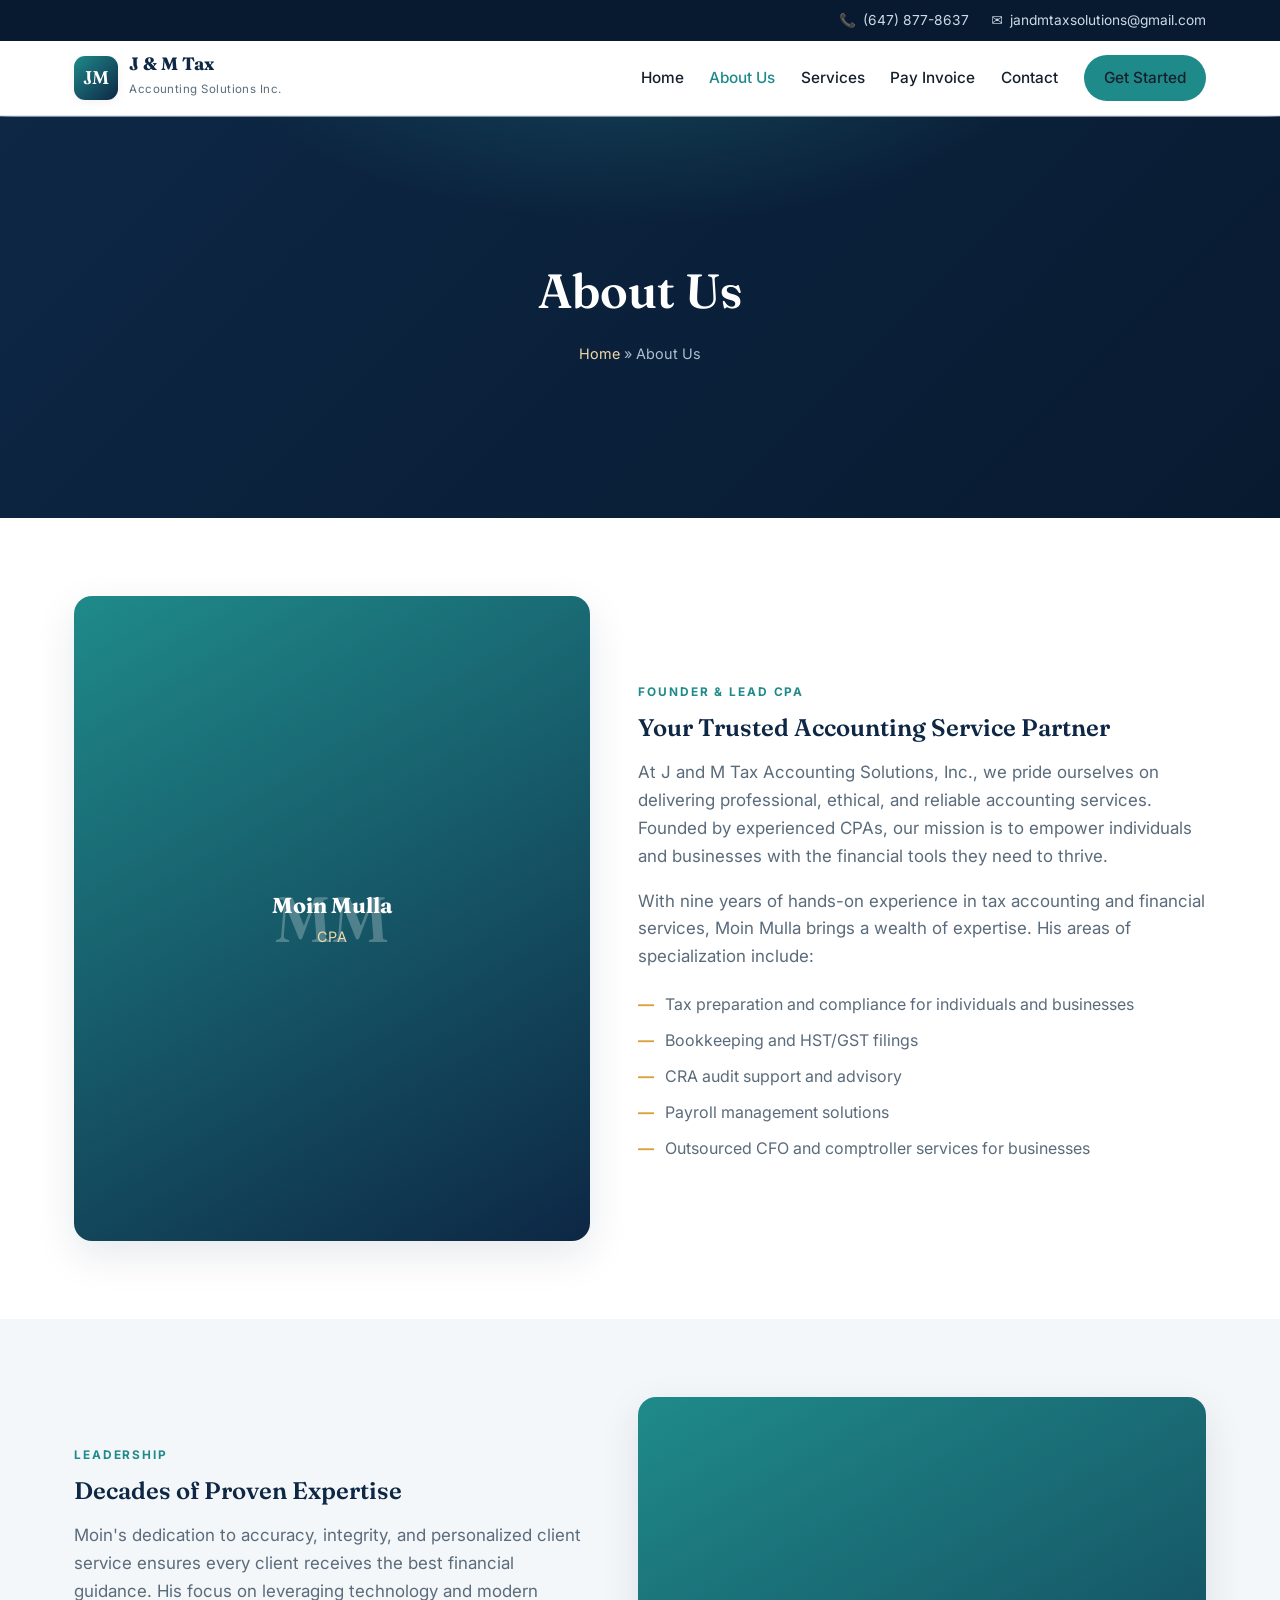
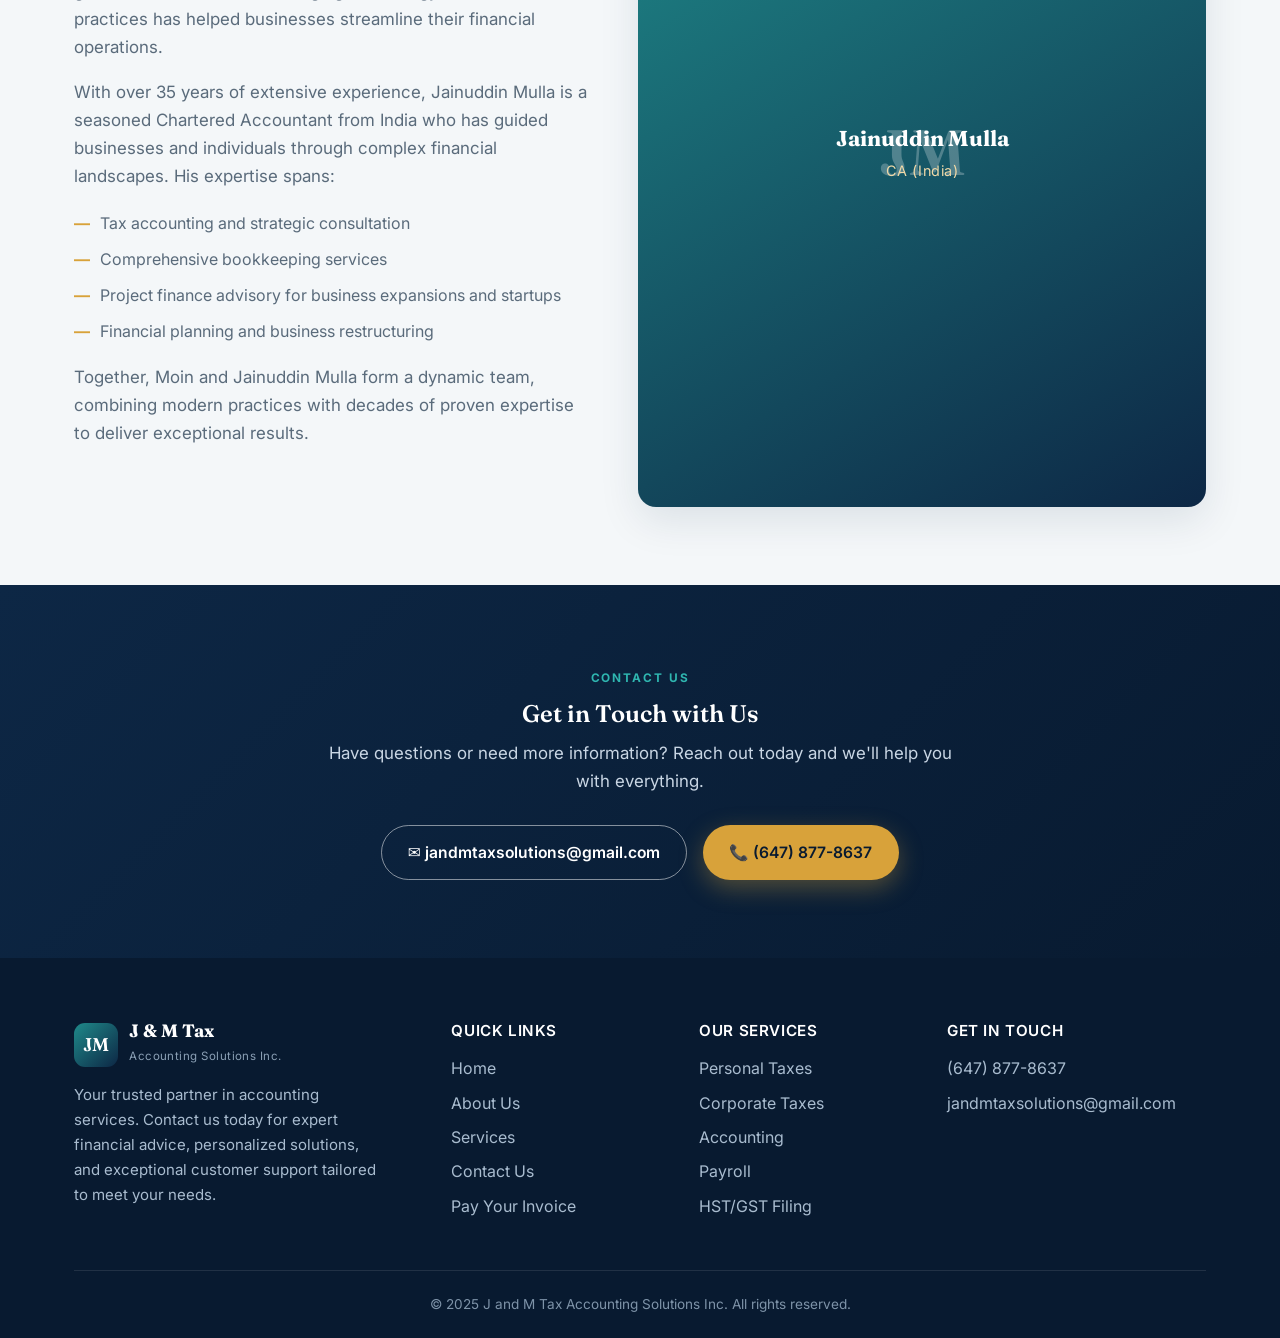
==== about.html @ b03fa70c "Website Initial site uplaod" ====
<!DOCTYPE html>
<html lang="en">
<head>
<meta charset="UTF-8">
<meta name="viewport" content="width=device-width, initial-scale=1.0">
<title>About Us — J &amp; M Tax Accounting Solutions Inc.</title>
<meta name="description" content="Meet the team behind J and M Tax Accounting Solutions Inc. — CPA Moin Mulla and Chartered Accountant Jainuddin Mulla.">
<link rel="preconnect" href="https://fonts.googleapis.com">
<link rel="preconnect" href="https://fonts.gstatic.com" crossorigin>
<link href="https://fonts.googleapis.com/css2?family=Fraunces:opsz,wght@9..144,400;9..144,500;9..144,600&family=Inter:wght@400;500;600;700&display=swap" rel="stylesheet">
<link rel="stylesheet" href="styles.css">
</head>
<body>

<div class="topbar">
  <div class="wrap">
    <span>📞 <a href="tel:6478778637">(647) 877-8637</a></span>
    <span>✉ <a href="mailto:jandmtaxsolutions@gmail.com">jandmtaxsolutions@gmail.com</a></span>
  </div>
</div>

<header class="site-header">
  <div class="wrap">
    <a class="brand" href="index.html">
      <span class="brand-mark">JM</span>
      <span class="brand-text"><b>J &amp; M Tax</b><small>Accounting Solutions Inc.</small></span>
    </a>
    <button class="nav-toggle" aria-label="Toggle menu"><span></span><span></span><span></span></button>
    <nav class="nav">
      <a href="index.html">Home</a>
      <a href="about.html" class="active">About Us</a>
      <a href="services.html">Services</a>
      <a href="https://checkout.square.site/merchant/ML4SY3K9EQEHS/checkout/F6PCFTG7DTSFB4SIV47LZ5GZ?src=sheet" target="_blank" rel="noopener">Pay Invoice</a>
      <a href="contact.html">Contact</a>
      <a href="contact.html" class="btn btn-teal">Get Started</a>
    </nav>
  </div>
</header>

<section class="banner">
  <div class="wrap">
    <h1>About Us</h1>
    <p class="crumb"><a href="index.html">Home</a> » About Us</p>
  </div>
</section>

<!-- Moin -->
<section>
  <div class="wrap">
    <div class="split">
      <div class="portrait">
        <span class="mono">MM</span>
        <span class="name"><b>Moin Mulla</b><span>CPA</span></span>
      </div>
      <div>
        <span class="eyebrow">Founder &amp; Lead CPA</span>
        <h2>Your Trusted Accounting Service Partner</h2>
        <p class="lead">At J and M Tax Accounting Solutions, Inc., we pride ourselves on delivering professional, ethical, and reliable accounting services. Founded by experienced CPAs, our mission is to empower individuals and businesses with the financial tools they need to thrive.</p>
        <p class="lead">With nine years of hands-on experience in tax accounting and financial services, Moin Mulla brings a wealth of expertise. His areas of specialization include:</p>
        <ul class="checklist">
          <li>Tax preparation and compliance for individuals and businesses</li>
          <li>Bookkeeping and HST/GST filings</li>
          <li>CRA audit support and advisory</li>
          <li>Payroll management solutions</li>
          <li>Outsourced CFO and comptroller services for businesses</li>
        </ul>
      </div>
    </div>
  </div>
</section>

<!-- Leadership / Jainuddin -->
<section class="tint">
  <div class="wrap">
    <div class="split">
      <div>
        <span class="eyebrow">Leadership</span>
        <h2>Decades of Proven Expertise</h2>
        <p class="lead">Moin's dedication to accuracy, integrity, and personalized client service ensures every client receives the best financial guidance. His focus on leveraging technology and modern practices has helped businesses streamline their financial operations.</p>
        <p class="lead">With over 35 years of extensive experience, Jainuddin Mulla is a seasoned Chartered Accountant from India who has guided businesses and individuals through complex financial landscapes. His expertise spans:</p>
        <ul class="checklist">
          <li>Tax accounting and strategic consultation</li>
          <li>Comprehensive bookkeeping services</li>
          <li>Project finance advisory for business expansions and startups</li>
          <li>Financial planning and business restructuring</li>
        </ul>
        <p class="lead" style="margin-top:1.2rem">Together, Moin and Jainuddin Mulla form a dynamic team, combining modern practices with decades of proven expertise to deliver exceptional results.</p>
      </div>
      <div class="portrait">
        <span class="mono">JM</span>
        <span class="name"><b>Jainuddin Mulla</b><span>CA (India)</span></span>
      </div>
    </div>
  </div>
</section>

<!-- Contact teaser -->
<section class="dark">
  <div class="wrap" style="text-align:center;max-width:680px">
    <span class="eyebrow" style="color:var(--teal-bright)">Contact Us</span>
    <h2>Get in Touch with Us</h2>
    <p class="lead" style="color:#c9d6e4;margin:0 auto 1.8rem">Have questions or need more information? Reach out today and we'll help you with everything.</p>
    <div style="display:flex;gap:1rem;justify-content:center;flex-wrap:wrap">
      <a href="mailto:jandmtaxsolutions@gmail.com" class="btn btn-ghost">✉ jandmtaxsolutions@gmail.com</a>
      <a href="tel:6478778637" class="btn btn-primary">📞 (647) 877-8637</a>
    </div>
  </div>
</section>

<footer class="site-footer">
  <div class="wrap">
    <div class="foot-grid">
      <div class="foot-brand">
        <a class="brand" href="index.html" style="margin-bottom:1rem">
          <span class="brand-mark">JM</span>
          <span class="brand-text"><b>J &amp; M Tax</b><small>Accounting Solutions Inc.</small></span>
        </a>
        <p>Your trusted partner in accounting services. Contact us today for expert financial advice, personalized solutions, and exceptional customer support tailored to meet your needs.</p>
      </div>
      <div>
        <h4>Quick Links</h4>
        <ul>
          <li><a href="index.html">Home</a></li>
          <li><a href="about.html">About Us</a></li>
          <li><a href="services.html">Services</a></li>
          <li><a href="contact.html">Contact Us</a></li>
          <li><a href="https://checkout.square.site/merchant/ML4SY3K9EQEHS/checkout/F6PCFTG7DTSFB4SIV47LZ5GZ?src=sheet" target="_blank" rel="noopener">Pay Your Invoice</a></li>
        </ul>
      </div>
      <div>
        <h4>Our Services</h4>
        <ul>
          <li><a href="services.html">Personal Taxes</a></li>
          <li><a href="services.html">Corporate Taxes</a></li>
          <li><a href="services.html">Accounting</a></li>
          <li><a href="services.html">Payroll</a></li>
          <li><a href="services.html">HST/GST Filing</a></li>
        </ul>
      </div>
      <div>
        <h4>Get In Touch</h4>
        <ul>
          <li><a href="tel:6478778637">(647) 877-8637</a></li>
          <li><a href="mailto:jandmtaxsolutions@gmail.com">jandmtaxsolutions@gmail.com</a></li>
        </ul>
      </div>
    </div>
    <div class="foot-bottom">© 2025 J and M Tax Accounting Solutions Inc. All rights reserved.</div>
  </div>
</footer>

<script src="script.js"></script>
</body>
</html>
---- styles.css ----
/* ============================================================
   J & M Tax Accounting Solutions Inc. — standalone site backup
   Self-contained: no external assets, fonts loaded from Google.
   ============================================================ */

:root {
  --navy:        #0d2745;
  --navy-deep:   #081a30;
  --teal:        #1f8a8a;
  --teal-bright: #2fb6b0;
  --gold:        #d8a23a;
  --gold-soft:   #f0d9a8;
  --ink:         #16202c;
  --slate:       #5a6b7b;
  --mist:        #f4f7f9;
  --line:        #e2e8ee;
  --white:       #ffffff;
  --maxw: 1180px;
  --radius: 14px;
  --shadow-sm: 0 2px 10px rgba(13,39,69,.06);
  --shadow-md: 0 14px 40px rgba(13,39,69,.10);
}

* { box-sizing: border-box; }

html { scroll-behavior: smooth; }

body {
  margin: 0;
  font-family: "Inter", system-ui, -apple-system, "Segoe UI", sans-serif;
  color: var(--ink);
  background: var(--white);
  line-height: 1.65;
  -webkit-font-smoothing: antialiased;
}

h1, h2, h3, h4 {
  font-family: "Fraunces", Georgia, "Times New Roman", serif;
  color: var(--navy);
  line-height: 1.12;
  margin: 0 0 .5em;
  font-weight: 600;
}

a { color: var(--teal); text-decoration: none; }
a:hover { text-decoration: underline; }

img { max-width: 100%; display: block; }

.wrap { width: 100%; max-width: var(--maxw); margin: 0 auto; padding: 0 24px; }

.eyebrow {
  font-family: "Inter", sans-serif;
  font-weight: 700;
  letter-spacing: .16em;
  text-transform: uppercase;
  font-size: .74rem;
  color: var(--teal);
  margin-bottom: .8rem;
  display: inline-block;
}

.lead { color: var(--slate); font-size: 1.06rem; max-width: 60ch; }

/* ---------- Buttons ---------- */
.btn {
  display: inline-flex;
  align-items: center;
  gap: .5rem;
  font-weight: 600;
  font-size: .98rem;
  padding: .85rem 1.6rem;
  border-radius: 999px;
  border: 1.5px solid transparent;
  cursor: pointer;
  transition: transform .15s ease, box-shadow .15s ease, background .2s;
  text-decoration: none;
}
.btn:hover { text-decoration: none; transform: translateY(-2px); }
.btn-primary { background: var(--gold); color: var(--navy-deep); box-shadow: 0 8px 24px rgba(216,162,58,.35); }
.btn-primary:hover { background: #e6b04b; }
.btn-ghost { background: transparent; color: var(--white); border-color: rgba(255,255,255,.5); }
.btn-ghost:hover { background: rgba(255,255,255,.12); }
.btn-teal { background: var(--teal); color: var(--white); }
.btn-teal:hover { background: var(--teal-bright); }

/* ---------- Top bar ---------- */
.topbar {
  background: var(--navy-deep);
  color: #cdd9e6;
  font-size: .86rem;
}
.topbar .wrap { display: flex; flex-wrap: wrap; gap: 1.4rem; justify-content: flex-end; padding-top: 9px; padding-bottom: 9px; }
.topbar a { color: #cdd9e6; }
.topbar a:hover { color: var(--gold-soft); }
.topbar span { display: inline-flex; align-items: center; gap: .45rem; }

/* ---------- Header / nav ---------- */
.site-header {
  position: sticky; top: 0; z-index: 50;
  background: rgba(255,255,255,.96);
  backdrop-filter: blur(8px);
  border-bottom: 1px solid var(--line);
}
.site-header .wrap { display: flex; align-items: center; justify-content: space-between; padding-top: 14px; padding-bottom: 14px; }

.brand { display: flex; align-items: center; gap: .7rem; }
.brand:hover { text-decoration: none; }
.brand-mark {
  width: 44px; height: 44px; border-radius: 11px; flex: none;
  background: linear-gradient(135deg, var(--teal), var(--navy));
  display: grid; place-items: center;
  color: #fff; font-family: "Fraunces", serif; font-weight: 600; font-size: 1.15rem;
  box-shadow: var(--shadow-sm);
}
.brand-text b { font-family: "Fraunces", serif; color: var(--navy); font-size: 1.12rem; display: block; line-height: 1.05; }
.brand-text small { color: var(--slate); font-size: .72rem; letter-spacing: .04em; }

.nav { display: flex; align-items: center; gap: 1.6rem; }
.nav a { color: var(--ink); font-weight: 500; font-size: .96rem; }
.nav a:hover { color: var(--teal); text-decoration: none; }
.nav a.active { color: var(--teal); }
.nav .btn { padding: .6rem 1.2rem; }

.nav-toggle { display: none; background: none; border: 0; cursor: pointer; padding: 6px; }
.nav-toggle span { display: block; width: 24px; height: 2px; background: var(--navy); margin: 5px 0; transition: .25s; }

/* ---------- Hero ---------- */
.hero {
  position: relative;
  color: #fff;
  background:
    radial-gradient(900px 500px at 80% -10%, rgba(47,182,176,.30), transparent 60%),
    linear-gradient(135deg, var(--navy) 0%, var(--navy-deep) 100%);
  overflow: hidden;
}
.hero::after {
  content: ""; position: absolute; inset: 0;
  background-image:
    linear-gradient(rgba(255,255,255,.04) 1px, transparent 1px),
    linear-gradient(90deg, rgba(255,255,255,.04) 1px, transparent 1px);
  background-size: 46px 46px;
  mask-image: radial-gradient(700px 400px at 75% 30%, #000, transparent 75%);
  pointer-events: none;
}
.hero .wrap { position: relative; z-index: 2; padding-top: 86px; padding-bottom: 92px; }
.hero h1 { color: #fff; font-size: clamp(2.2rem, 5vw, 3.5rem); max-width: 16ch; }
.hero h1 .accent { color: var(--gold); }
.hero p { color: #c9d6e4; font-size: 1.12rem; max-width: 56ch; margin: 1.2rem 0 1.6rem; }
.hero-points { list-style: none; padding: 0; margin: 0 0 2rem; display: grid; gap: .55rem; }
.hero-points li { display: flex; align-items: flex-start; gap: .6rem; color: #dbe6f1; }
.hero-points li::before {
  content: "✓"; color: var(--navy-deep); background: var(--teal-bright);
  width: 22px; height: 22px; border-radius: 50%; flex: none;
  display: grid; place-items: center; font-size: .8rem; font-weight: 700; margin-top: 2px;
}
.hero-cta { display: flex; flex-wrap: wrap; gap: .8rem; }

/* ---------- Page banner (interior pages) ---------- */
.banner {
  color: #fff; text-align: center;
  background:
    radial-gradient(700px 350px at 50% -30%, rgba(47,182,176,.28), transparent 65%),
    linear-gradient(135deg, var(--navy), var(--navy-deep));
}
.banner .wrap { padding: 70px 24px 60px; }
.banner h1 { color: #fff; font-size: clamp(2rem, 4.5vw, 3rem); }
.crumb { color: #aebfce; font-size: .9rem; }
.crumb a { color: var(--gold-soft); }

/* ---------- Sections ---------- */
section { padding: 78px 0; }
.section-head { text-align: center; max-width: 680px; margin: 0 auto 3rem; }
.section-head .lead { margin: 0 auto; }
.tint { background: var(--mist); }
.dark {
  background: linear-gradient(135deg, var(--navy), var(--navy-deep));
  color: #d7e2ee;
}
.dark h2, .dark h3 { color: #fff; }

/* ---------- Feature trio ---------- */
.trio { display: grid; grid-template-columns: repeat(3, 1fr); gap: 1.5rem; }
.feature {
  background: #fff; border: 1px solid var(--line); border-radius: var(--radius);
  padding: 2rem 1.7rem; box-shadow: var(--shadow-sm); transition: .2s;
}
.feature:hover { transform: translateY(-4px); box-shadow: var(--shadow-md); }
.feature .ic { margin-bottom: 1rem; }
.feature h3 { font-size: 1.22rem; }
.feature p { color: var(--slate); margin: 0; font-size: .98rem; }

/* round icon badge */
.ic {
  width: 52px; height: 52px; border-radius: 14px;
  display: grid; place-items: center;
  background: linear-gradient(135deg, rgba(31,138,138,.14), rgba(13,39,69,.10));
  color: var(--teal); 
}
.ic svg { width: 26px; height: 26px; }

/* ---------- About split ---------- */
.split { display: grid; grid-template-columns: 1fr 1.1fr; gap: 3rem; align-items: center; }
.portrait {
  border-radius: 18px; aspect-ratio: 4/5; position: relative; overflow: hidden;
  background: linear-gradient(150deg, var(--teal), var(--navy));
  box-shadow: var(--shadow-md);
  display: grid; place-items: center; color: #fff; text-align: center; padding: 2rem;
}
.portrait .mono {
  font-family: "Fraunces", serif; font-size: 4rem; font-weight: 600;
  opacity: .25; position: absolute; inset: 0; display: grid; place-items: center;
}
.portrait .name { position: relative; z-index: 2; }
.portrait .name b { font-family: "Fraunces", serif; font-size: 1.35rem; display: block; }
.portrait .name span { font-size: .9rem; color: var(--gold-soft); letter-spacing: .04em; }
.checklist { list-style: none; padding: 0; margin: 1.2rem 0 0; display: grid; gap: .6rem; }
.checklist li { display: flex; gap: .65rem; color: var(--slate); }
.checklist li::before { content: "—"; color: var(--gold); font-weight: 700; }

/* ---------- Services grid ---------- */
.svc-grid { display: grid; grid-template-columns: repeat(3, 1fr); gap: 1.4rem; }
.svc {
  background: #fff; border: 1px solid var(--line); border-radius: var(--radius);
  padding: 1.8rem 1.6rem; box-shadow: var(--shadow-sm); transition: .2s;
}
.svc:hover { transform: translateY(-4px); box-shadow: var(--shadow-md); border-color: rgba(31,138,138,.4); }
.svc h3 { font-size: 1.16rem; margin-bottom: .4rem; }
.svc p { color: var(--slate); font-size: .96rem; margin: 0; }

/* ---------- Why choose / stats strip ---------- */
.why { display: grid; grid-template-columns: repeat(3,1fr); gap: 1.5rem; margin-top: 2.4rem; }
.why .card {
  background: rgba(255,255,255,.06); border: 1px solid rgba(255,255,255,.12);
  border-radius: var(--radius); padding: 1.8rem 1.6rem;
}
.why .card .ic { background: rgba(47,182,176,.18); color: var(--teal-bright); margin-bottom: .9rem; }
.why .card h3 { font-size: 1.1rem; color: #fff; margin: 0; }

/* ---------- CTA band ---------- */
.cta-band { background: linear-gradient(120deg, var(--teal), var(--navy)); color: #fff; }
.cta-band .wrap { padding: 64px 24px; text-align: center; }
.cta-band h2 { color: #fff; font-size: clamp(1.6rem, 3.5vw, 2.4rem); }
.cta-band p { color: #d9ecec; max-width: 60ch; margin: .6rem auto 1.6rem; }

/* ---------- Packages ---------- */
.pkgs { display: grid; grid-template-columns: repeat(4,1fr); gap: 1.3rem; align-items: stretch; }
.pkg {
  background: #fff; border: 1px solid var(--line); border-radius: var(--radius);
  padding: 1.8rem 1.5rem; display: flex; flex-direction: column; box-shadow: var(--shadow-sm);
}
.pkg.feat { border: 2px solid var(--gold); box-shadow: var(--shadow-md); position: relative; }
.pkg.feat::before {
  content: "Popular"; position: absolute; top: -12px; right: 18px;
  background: var(--gold); color: var(--navy-deep); font-size: .72rem; font-weight: 700;
  padding: .25rem .7rem; border-radius: 999px; letter-spacing: .05em;
}
.pkg h3 { font-size: 1.12rem; }
.pkg .price { font-family: "Fraunces", serif; font-size: 1.9rem; color: var(--teal); margin: .2rem 0 1rem; }
.pkg .price small { font-size: .9rem; color: var(--slate); font-family: "Inter",sans-serif; }
.pkg ul { list-style: none; padding: 0; margin: 0 0 1.4rem; display: grid; gap: .5rem; flex: 1; }
.pkg ul li { color: var(--slate); font-size: .92rem; display: flex; gap: .5rem; }
.pkg ul li::before { content: "•"; color: var(--gold); }

/* ---------- Testimonials ---------- */
.quotes { display: grid; grid-template-columns: repeat(2,1fr); gap: 1.5rem; }
.quote {
  background: #fff; border: 1px solid var(--line); border-radius: var(--radius);
  padding: 1.9rem; box-shadow: var(--shadow-sm); position: relative;
}
.quote::before {
  content: "“"; font-family: "Fraunces", serif; font-size: 4rem; color: var(--gold-soft);
  position: absolute; top: 0; left: 16px; line-height: 1;
}
.quote p { color: var(--ink); margin: 1rem 0 1.2rem; position: relative; z-index: 1; }
.quote .who { display: flex; align-items: center; gap: .8rem; }
.avatar {
  width: 44px; height: 44px; border-radius: 50%; flex: none;
  background: linear-gradient(135deg, var(--teal), var(--navy)); color: #fff;
  display: grid; place-items: center; font-weight: 700; font-family: "Fraunces", serif;
}
.who b { color: var(--navy); display: block; font-size: .96rem; }
.who span { color: var(--slate); font-size: .85rem; }

/* ---------- Blog cards ---------- */
.blog-grid { display: grid; grid-template-columns: repeat(3,1fr); gap: 1.5rem; }
.post { background:#fff; border:1px solid var(--line); border-radius: var(--radius); overflow:hidden; box-shadow: var(--shadow-sm); transition:.2s; }
.post:hover { transform: translateY(-4px); box-shadow: var(--shadow-md); }
.post .thumb { height: 150px; background: linear-gradient(135deg, var(--teal), var(--navy)); position: relative; }
.post .thumb .date { position:absolute; bottom:10px; left:10px; background:var(--gold); color:var(--navy-deep); font-size:.74rem; font-weight:700; padding:.25rem .6rem; border-radius:6px; }
.post .body { padding: 1.4rem; }
.post h3 { font-size: 1.1rem; }
.post p { color: var(--slate); font-size: .94rem; }

/* ---------- Industries / resources ---------- */
.two-col { display:grid; grid-template-columns: repeat(2,1fr); gap: 2.4rem; }
.list-card { background:#fff; border:1px solid var(--line); border-radius: var(--radius); padding: 2rem; box-shadow: var(--shadow-sm); }
.list-card ul { padding-left: 1.1rem; margin:.6rem 0 0; color: var(--slate); }
.list-card ul li { margin-bottom:.4rem; }

/* ---------- Contact ---------- */
.contact-grid { display:grid; grid-template-columns: 1.1fr 1fr; gap: 2.5rem; }
.field { margin-bottom: 1rem; }
.field label { display:block; font-size:.88rem; font-weight:600; color: var(--navy); margin-bottom:.35rem; }
.field input, .field select, .field textarea {
  width:100%; padding:.8rem .9rem; border:1px solid var(--line); border-radius:10px;
  font: inherit; color: var(--ink); background:#fff; transition: border .2s, box-shadow .2s;
}
.field input:focus, .field select:focus, .field textarea:focus {
  outline:none; border-color: var(--teal); box-shadow: 0 0 0 3px rgba(31,138,138,.15);
}
.field textarea { min-height: 120px; resize: vertical; }
.row2 { display:grid; grid-template-columns: 1fr 1fr; gap: 1rem; }
.contact-card { background: var(--navy); color:#d7e2ee; border-radius: var(--radius); padding: 2rem; }
.contact-card h3 { color:#fff; }
.contact-card .line { display:flex; gap:.8rem; align-items:flex-start; margin-bottom:1.1rem; }
.contact-card .line .ic { background: rgba(47,182,176,.2); color: var(--teal-bright); flex:none; }
.contact-card a { color: var(--gold-soft); }
.form-note { font-size:.82rem; color: var(--slate); margin-top:.6rem; }

/* ---------- Footer ---------- */
.site-footer { background: var(--navy-deep); color:#a9bccf; padding-top:64px; }
.foot-grid { display:grid; grid-template-columns: 1.6fr 1fr 1fr 1.2fr; gap: 2rem; }
.site-footer h4 { color:#fff; font-family:"Inter",sans-serif; font-size:.95rem; letter-spacing:.04em; text-transform:uppercase; margin-bottom:1rem; }
.site-footer ul { list-style:none; padding:0; margin:0; display:grid; gap:.5rem; }
.site-footer a { color:#a9bccf; }
.site-footer a:hover { color:#fff; }
.foot-brand p { font-size:.94rem; max-width:34ch; }
.foot-bottom { border-top:1px solid rgba(255,255,255,.1); margin-top:3rem; padding:22px 0; font-size:.85rem; text-align:center; color:#7e93a8; }
.foot-brand .brand-mark { box-shadow:none; }
.foot-brand .brand-text b { color:#fff; }
.foot-brand .brand-text small { color:#8ba0b5; }

/* ---------- Responsive ---------- */
@media (max-width: 920px) {
  .nav { 
    position: fixed; inset: 64px 0 auto 0; flex-direction: column; align-items: stretch;
    background:#fff; border-bottom:1px solid var(--line); padding: 1rem 24px 1.4rem; gap: .2rem;
    box-shadow: var(--shadow-md); display: none;
  }
  .nav.open { display: flex; }
  .nav a { padding:.7rem 0; border-bottom:1px solid var(--line); }
  .nav .btn { margin-top:.6rem; justify-content:center; }
  .nav-toggle { display:block; }
  .trio, .svc-grid, .why, .pkgs, .quotes, .blog-grid, .two-col, .contact-grid, .split { grid-template-columns: 1fr; }
  .split { gap: 2rem; }
}
@media (max-width: 1024px) and (min-width: 921px) {
  .pkgs { grid-template-columns: repeat(2,1fr); }
  .svc-grid, .blog-grid { grid-template-columns: repeat(2,1fr); }
}
@media (max-width: 560px) {
  .topbar .wrap { justify-content: center; }
  .row2 { grid-template-columns: 1fr; }
  section { padding: 56px 0; }
}
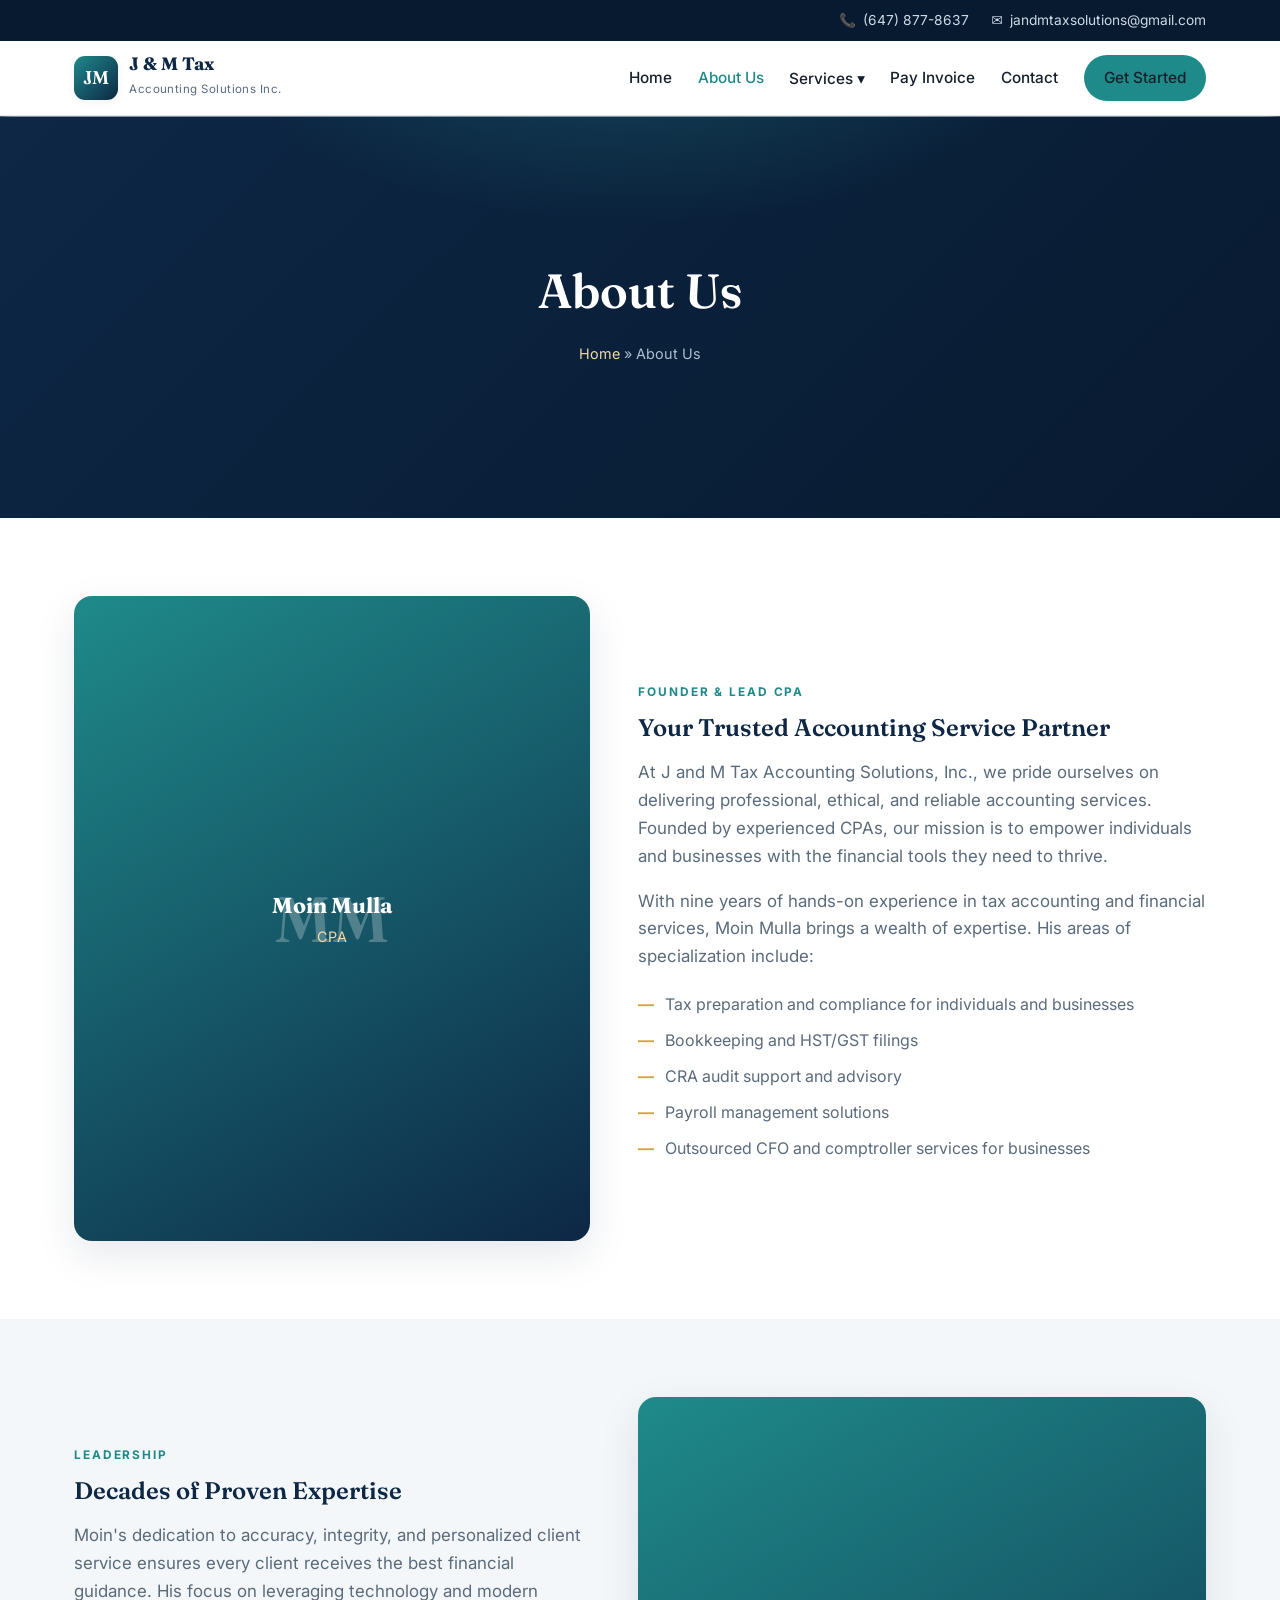
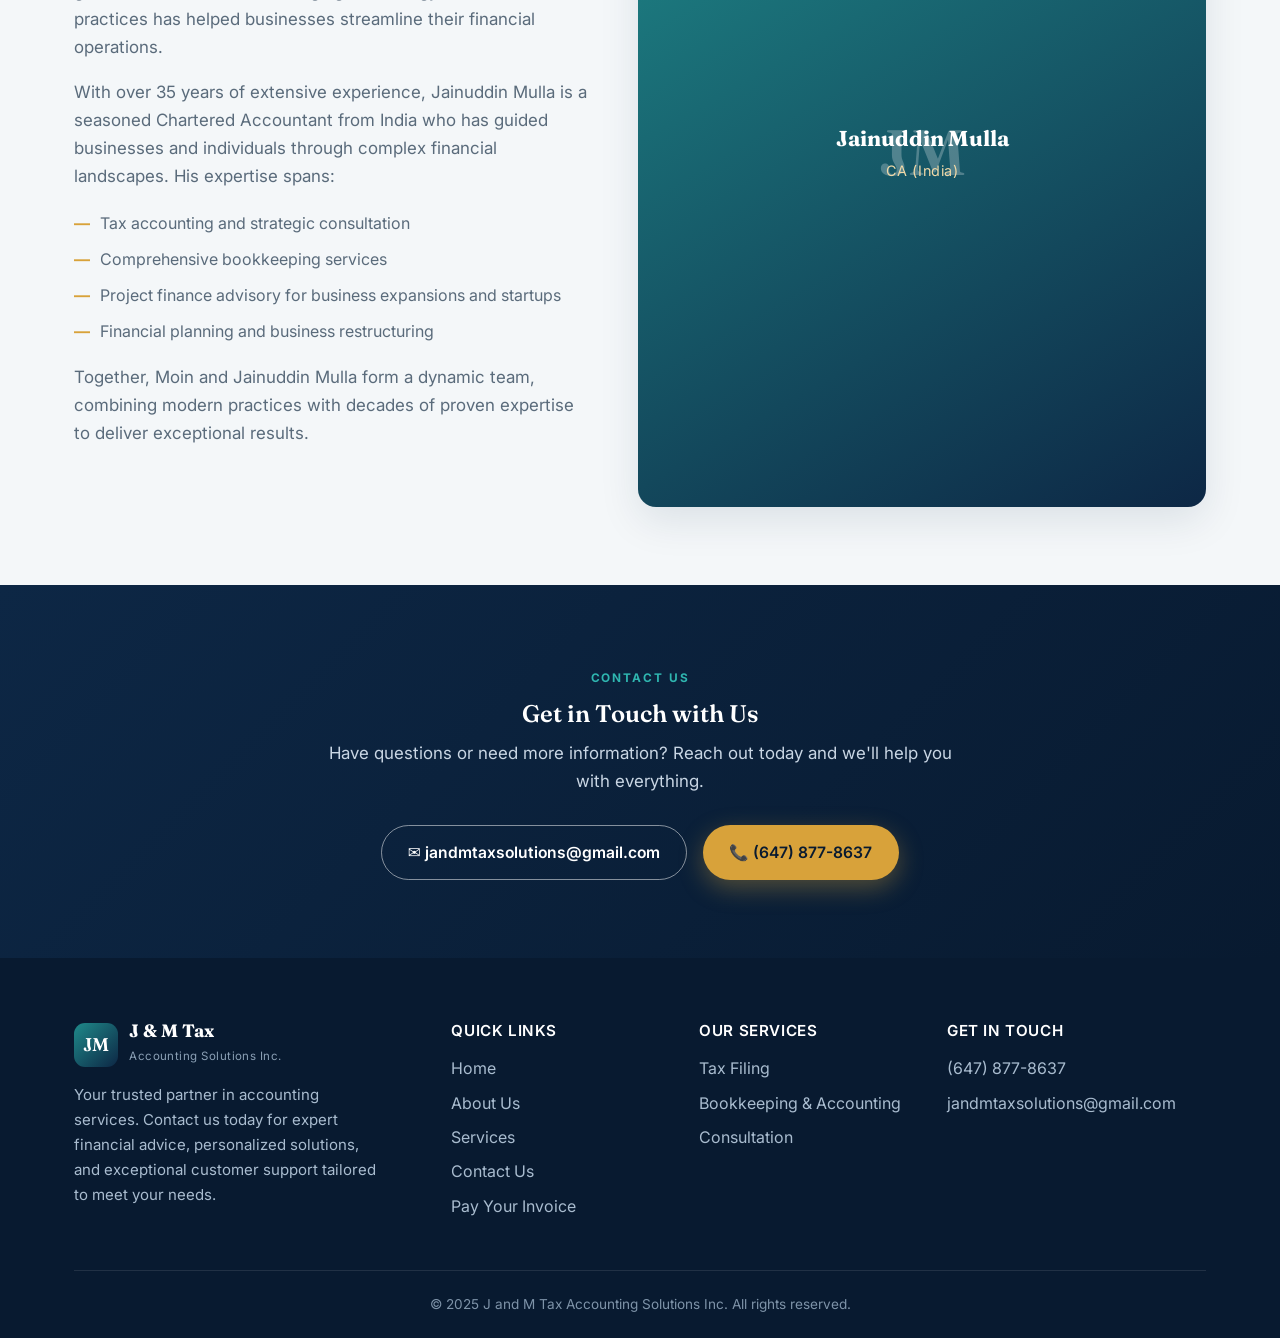
==== commit c556b3ae: "Updated" ====
--- a/about.html
+++ b/about.html
@@ -29,7 +29,15 @@
     <nav class="nav">
       <a href="index.html">Home</a>
       <a href="about.html" class="active">About Us</a>
-      <a href="services.html">Services</a>
+      <span class="has-drop">
+        <a href="services.html" class="drop-toggle">Services ▾</a>
+        <span class="drop-menu">
+          <a href="services.html">All Services<small>Overview of everything</small></a>
+          <a href="tax.html">Tax Filing<small>Personal &amp; corporate</small></a>
+          <a href="bookkeeping.html">Bookkeeping &amp; Accounting<small>Silver, Gold, Platinum</small></a>
+          <a href="consultation.html">Consultation<small>Talk to an expert</small></a>
+        </span>
+      </span>
       <a href="https://checkout.square.site/merchant/ML4SY3K9EQEHS/checkout/F6PCFTG7DTSFB4SIV47LZ5GZ?src=sheet" target="_blank" rel="noopener">Pay Invoice</a>
       <a href="contact.html">Contact</a>
       <a href="contact.html" class="btn btn-teal">Get Started</a>
@@ -130,11 +138,9 @@
       <div>
         <h4>Our Services</h4>
         <ul>
-          <li><a href="services.html">Personal Taxes</a></li>
-          <li><a href="services.html">Corporate Taxes</a></li>
-          <li><a href="services.html">Accounting</a></li>
-          <li><a href="services.html">Payroll</a></li>
-          <li><a href="services.html">HST/GST Filing</a></li>
+          <li><a href="tax.html">Tax Filing</a></li>
+          <li><a href="bookkeeping.html">Bookkeeping &amp; Accounting</a></li>
+          <li><a href="consultation.html">Consultation</a></li>
         </ul>
       </div>
       <div>
--- a/styles.css
+++ b/styles.css
@@ -122,6 +122,21 @@
 .nav a.active { color: var(--teal); }
 .nav .btn { padding: .6rem 1.2rem; }
 
+/* dropdown */
+.nav .has-drop { position: relative; }
+.nav .has-drop > .drop-toggle { cursor: pointer; }
+.nav .drop-menu {
+  position: absolute; top: 100%; left: 0; margin-top: .5rem;
+  background: #fff; border: 1px solid var(--line); border-radius: 12px;
+  box-shadow: var(--shadow-md); padding: .5rem; min-width: 230px;
+  display: none; z-index: 60;
+}
+.nav .has-drop:hover .drop-menu,
+.nav .has-drop.open .drop-menu { display: block; }
+.nav .drop-menu a { display: block; padding: .6rem .8rem; border-radius: 8px; font-size: .92rem; }
+.nav .drop-menu a:hover { background: var(--mist); color: var(--teal); text-decoration: none; }
+.nav .drop-menu a small { display: block; color: var(--slate); font-size: .78rem; font-weight: 400; }
+
 .nav-toggle { display: none; background: none; border: 0; cursor: pointer; padding: 6px; }
 .nav-toggle span { display: block; width: 24px; height: 2px; background: var(--navy); margin: 5px 0; transition: .25s; }
 
@@ -340,6 +355,8 @@
   }
   .nav.open { display: flex; }
   .nav a { padding:.7rem 0; border-bottom:1px solid var(--line); }
+  .nav .has-drop .drop-menu { position: static; display: block; box-shadow: none; border: none; padding: 0 0 0 1rem; margin: 0; min-width: 0; }
+  .nav .has-drop .drop-menu a { border-bottom: 1px solid var(--line); }
   .nav .btn { margin-top:.6rem; justify-content:center; }
   .nav-toggle { display:block; }
   .trio, .svc-grid, .why, .pkgs, .quotes, .blog-grid, .two-col, .contact-grid, .split { grid-template-columns: 1fr; }
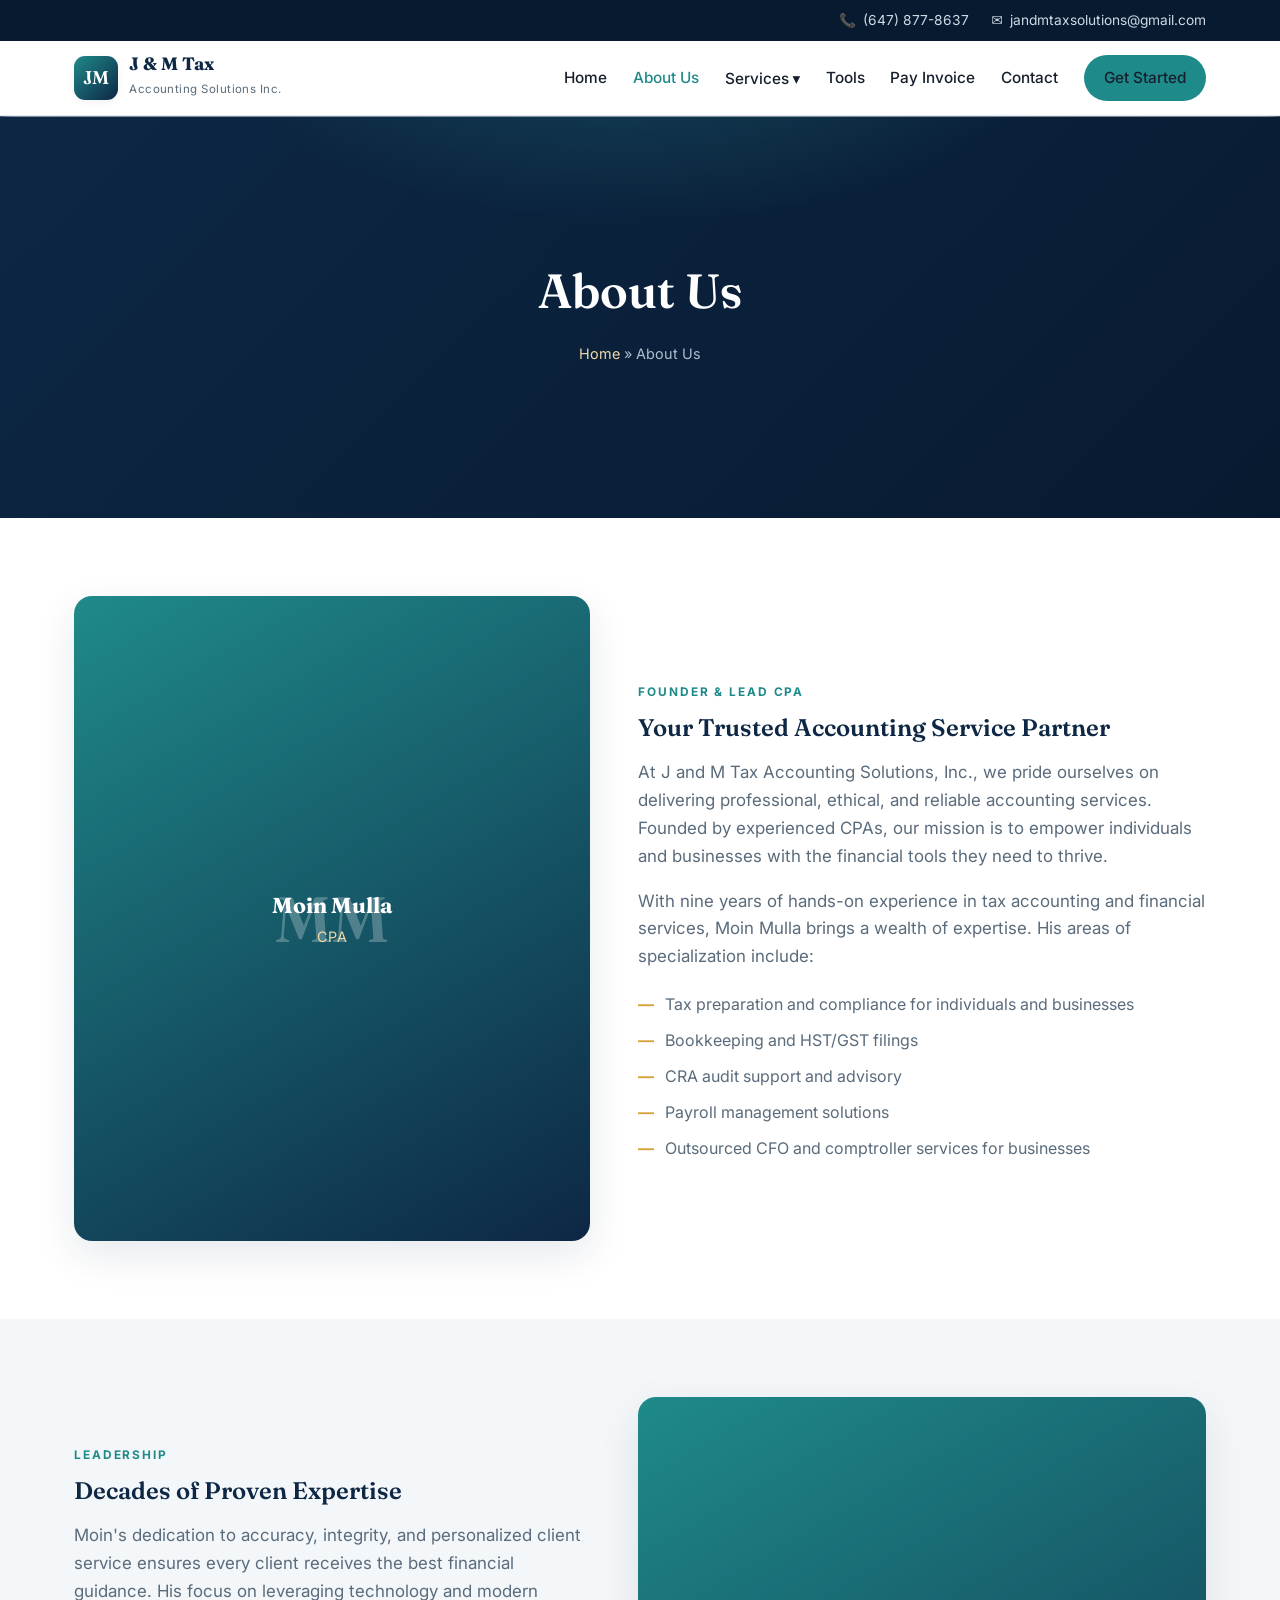
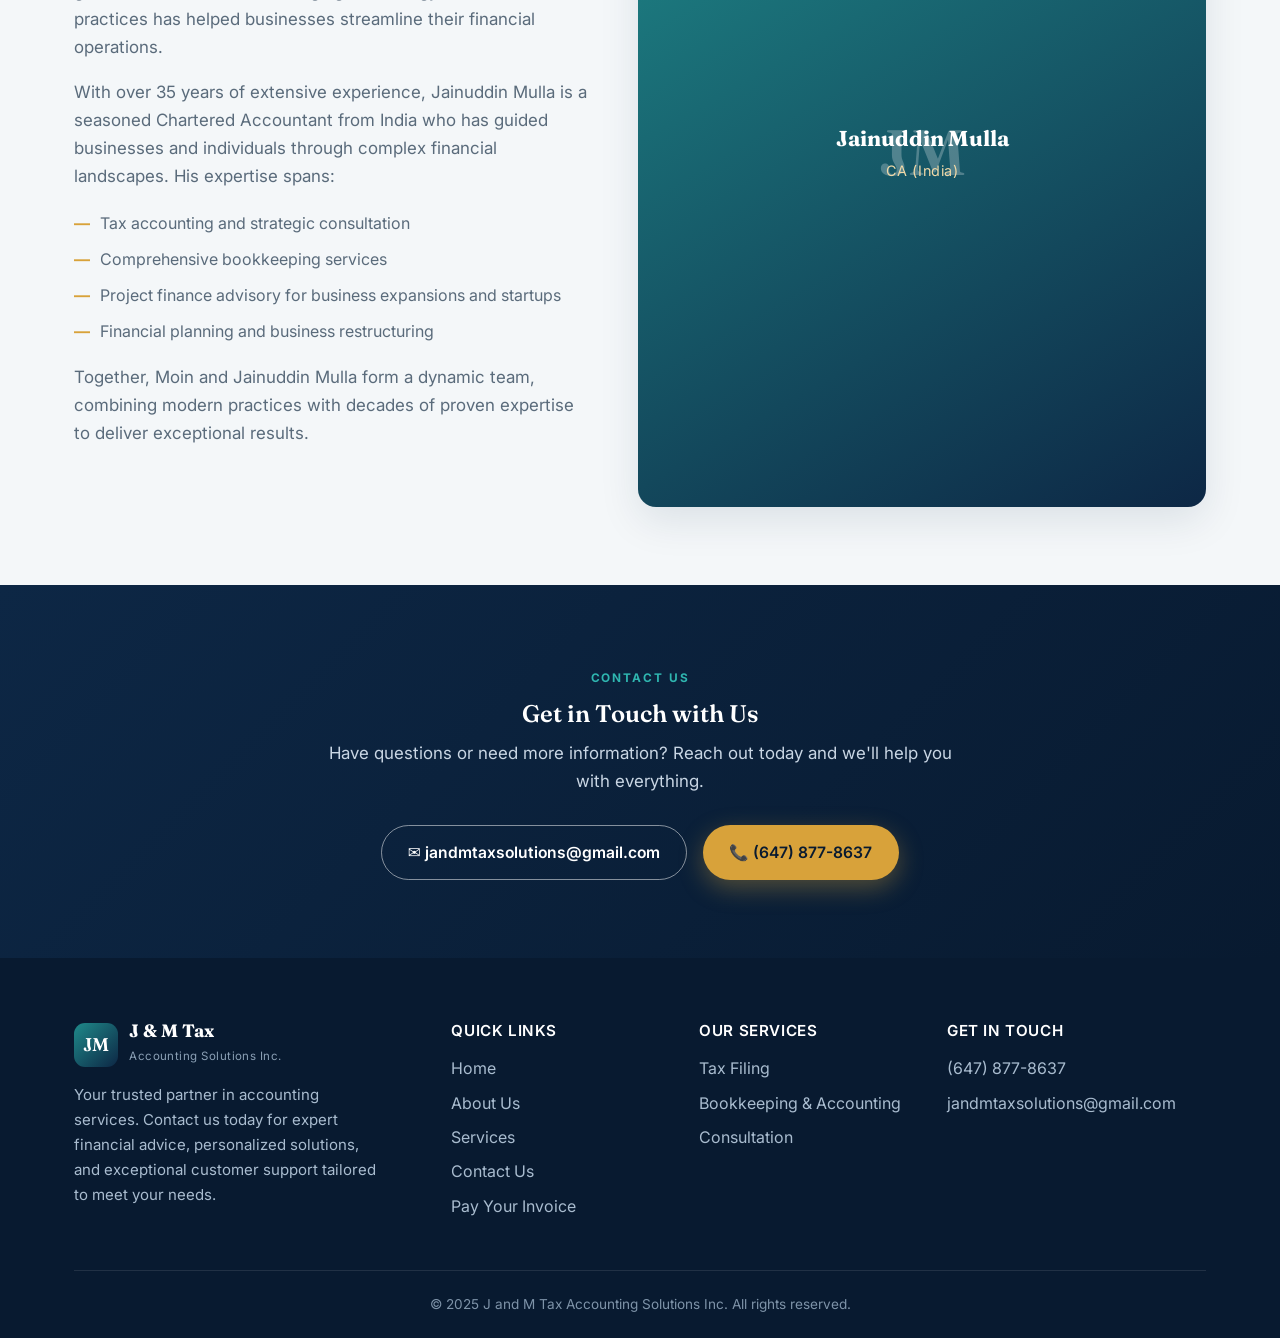
==== commit d4c72d69: "Updated" ====
--- a/about.html
+++ b/about.html
@@ -38,6 +38,7 @@
           <a href="consultation.html">Consultation<small>Talk to an expert</small></a>
         </span>
       </span>
+      <a href="tools.html">Tools</a>
       <a href="https://checkout.square.site/merchant/ML4SY3K9EQEHS/checkout/F6PCFTG7DTSFB4SIV47LZ5GZ?src=sheet" target="_blank" rel="noopener">Pay Invoice</a>
       <a href="contact.html">Contact</a>
       <a href="contact.html" class="btn btn-teal">Get Started</a>
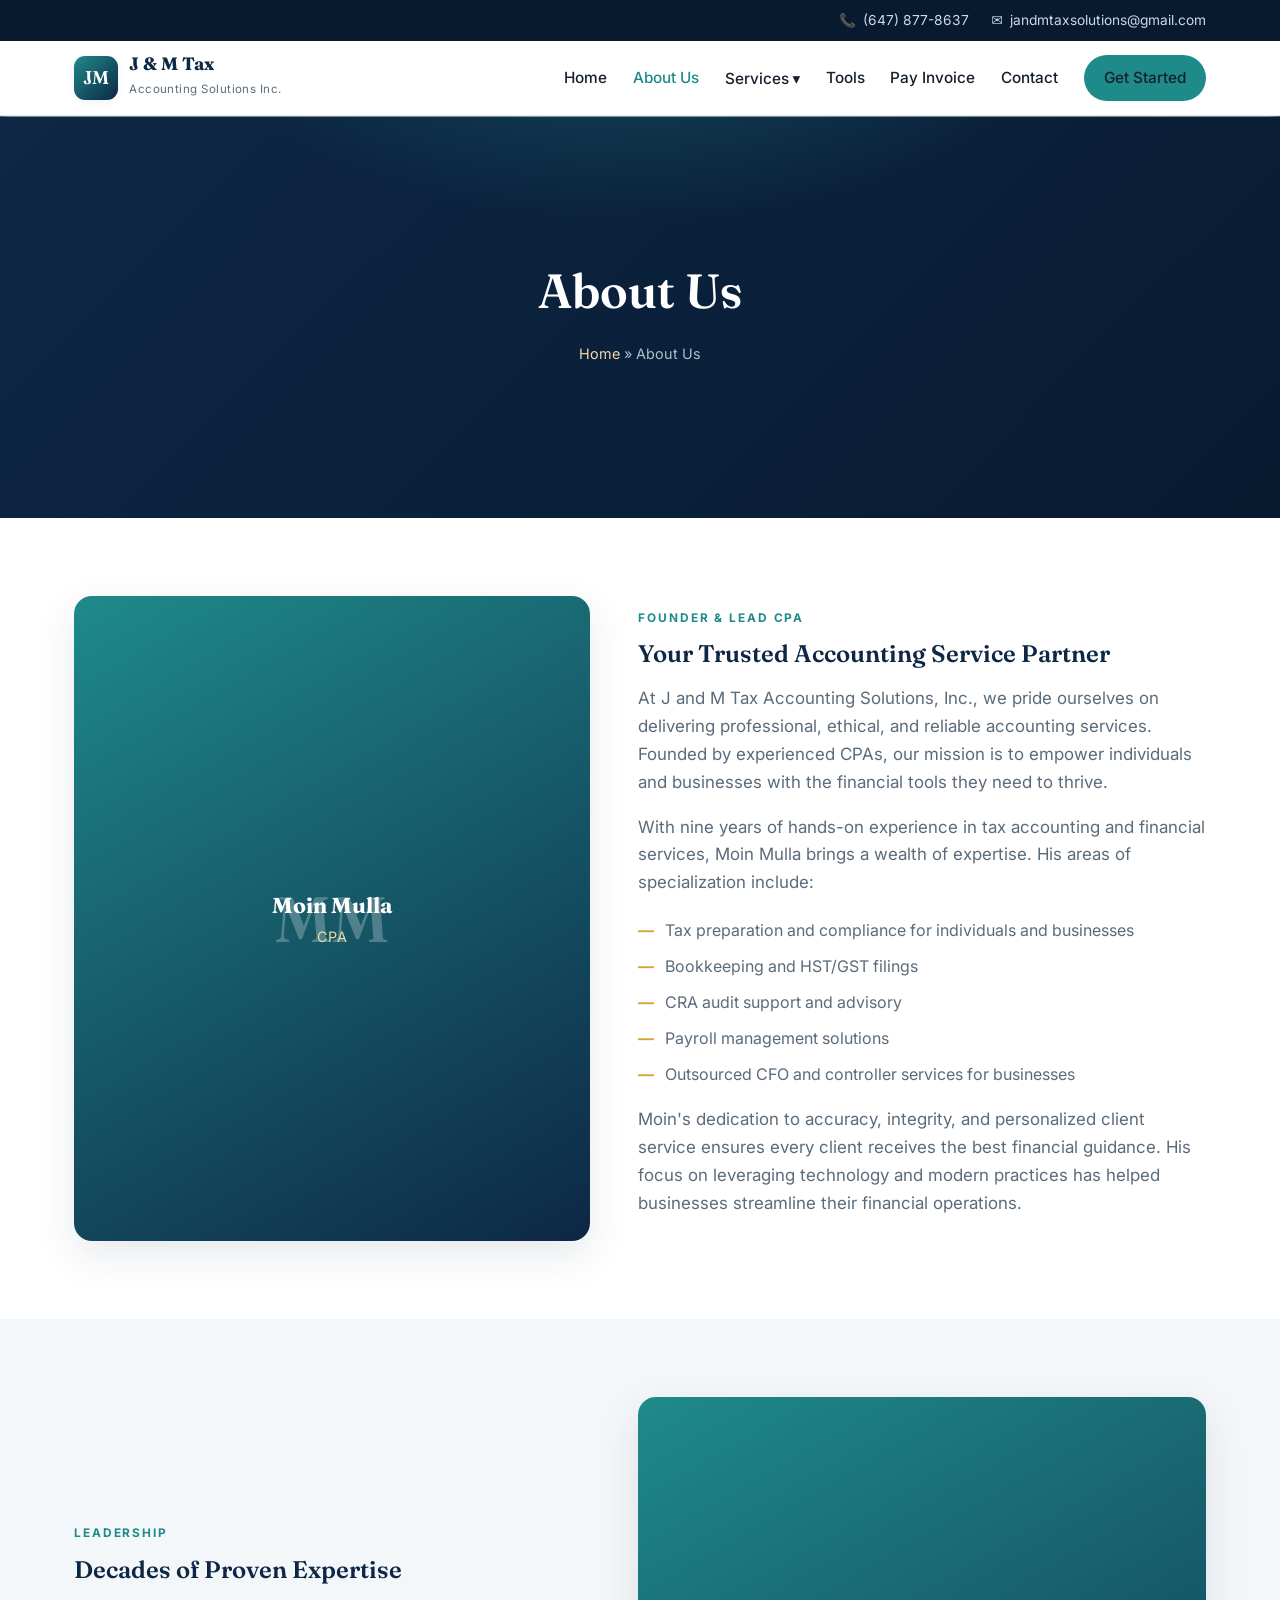
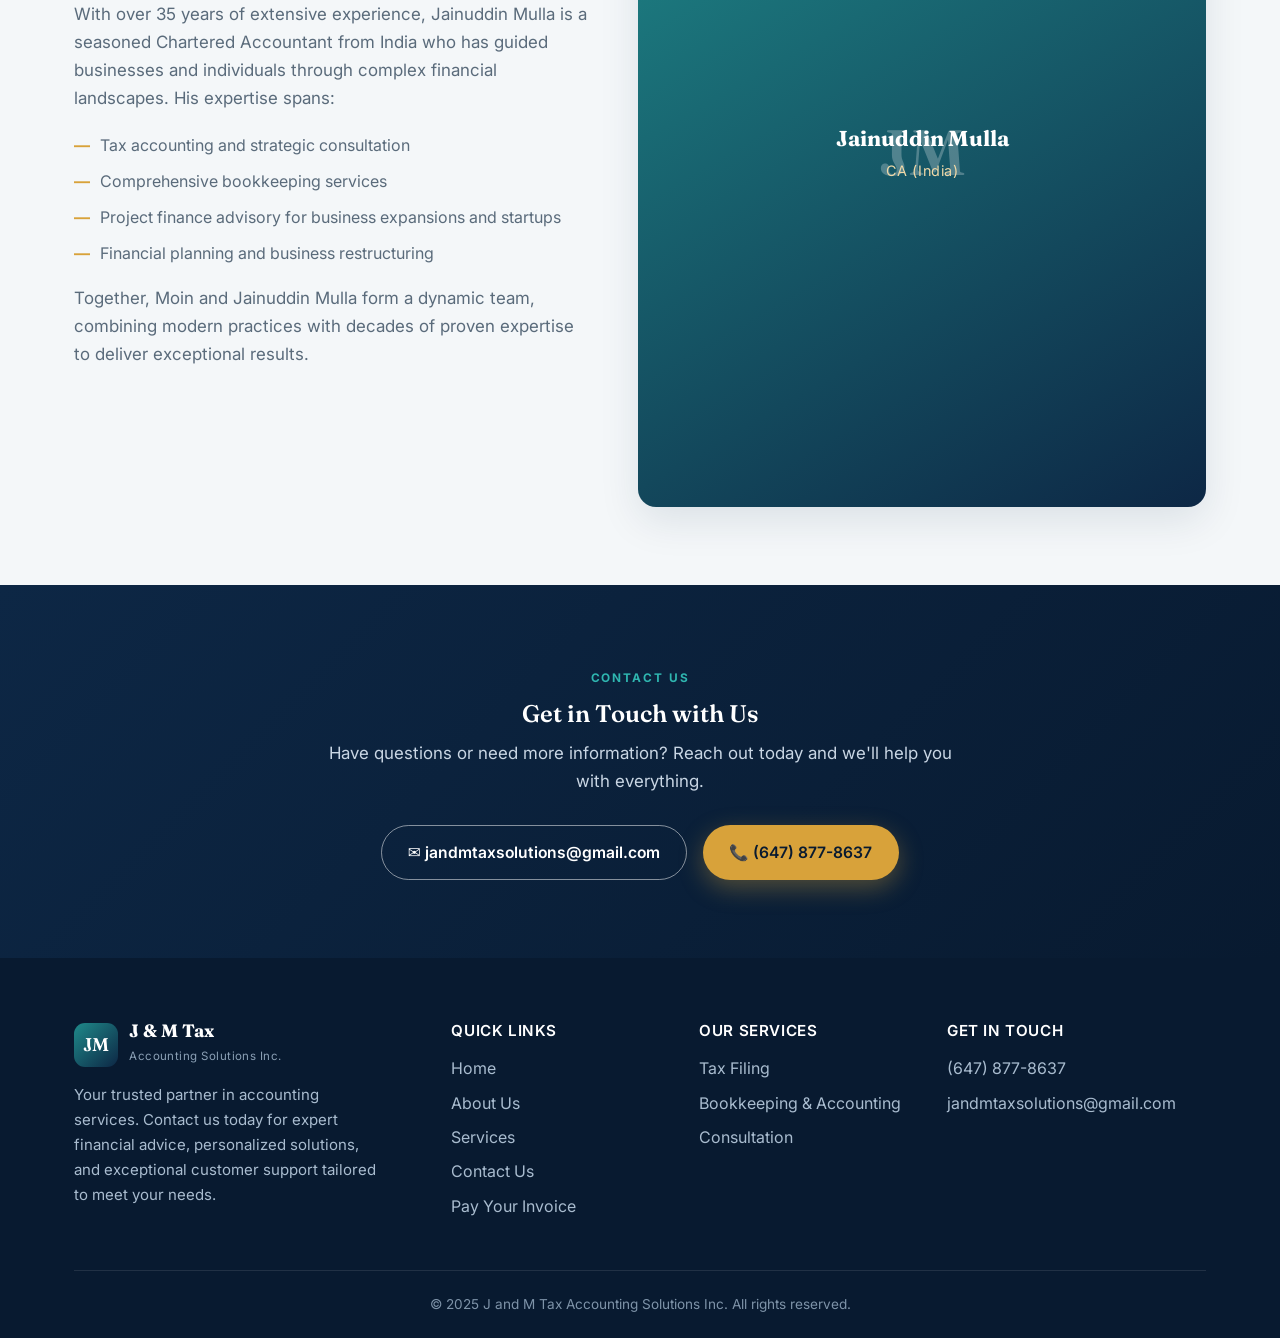
==== commit a2537bb3: "Updated" ====
--- a/about.html
+++ b/about.html
@@ -71,8 +71,9 @@
           <li>Bookkeeping and HST/GST filings</li>
           <li>CRA audit support and advisory</li>
           <li>Payroll management solutions</li>
-          <li>Outsourced CFO and comptroller services for businesses</li>
+          <li>Outsourced CFO and controller services for businesses</li>
         </ul>
+        <p class="lead" style="margin-top:1.2rem">Moin's dedication to accuracy, integrity, and personalized client service ensures every client receives the best financial guidance. His focus on leveraging technology and modern practices has helped businesses streamline their financial operations.</p>
       </div>
     </div>
   </div>
@@ -85,7 +86,6 @@
       <div>
         <span class="eyebrow">Leadership</span>
         <h2>Decades of Proven Expertise</h2>
-        <p class="lead">Moin's dedication to accuracy, integrity, and personalized client service ensures every client receives the best financial guidance. His focus on leveraging technology and modern practices has helped businesses streamline their financial operations.</p>
         <p class="lead">With over 35 years of extensive experience, Jainuddin Mulla is a seasoned Chartered Accountant from India who has guided businesses and individuals through complex financial landscapes. His expertise spans:</p>
         <ul class="checklist">
           <li>Tax accounting and strategic consultation</li>
--- a/styles.css
+++ b/styles.css
@@ -23,6 +23,8 @@
 
 * { box-sizing: border-box; }
 
+html, body { max-width: 100%; overflow-x: hidden; }
+
 html { scroll-behavior: smooth; }
 
 body {
@@ -126,12 +128,12 @@
 .nav .has-drop { position: relative; }
 .nav .has-drop > .drop-toggle { cursor: pointer; }
 .nav .drop-menu {
-  position: absolute; top: 100%; left: 0; margin-top: .5rem;
+  position: absolute; top: 100%; left: 0; margin-top: .25rem;
   background: #fff; border: 1px solid var(--line); border-radius: 12px;
-  box-shadow: var(--shadow-md); padding: .5rem; min-width: 230px;
+  box-shadow: var(--shadow-md); padding: .5rem; min-width: 240px;
   display: none; z-index: 60;
 }
-.nav .has-drop:hover .drop-menu,
+.nav .has-drop.open > .drop-toggle { color: var(--teal); }
 .nav .has-drop.open .drop-menu { display: block; }
 .nav .drop-menu a { display: block; padding: .6rem .8rem; border-radius: 8px; font-size: .92rem; }
 .nav .drop-menu a:hover { background: var(--mist); color: var(--teal); text-decoration: none; }
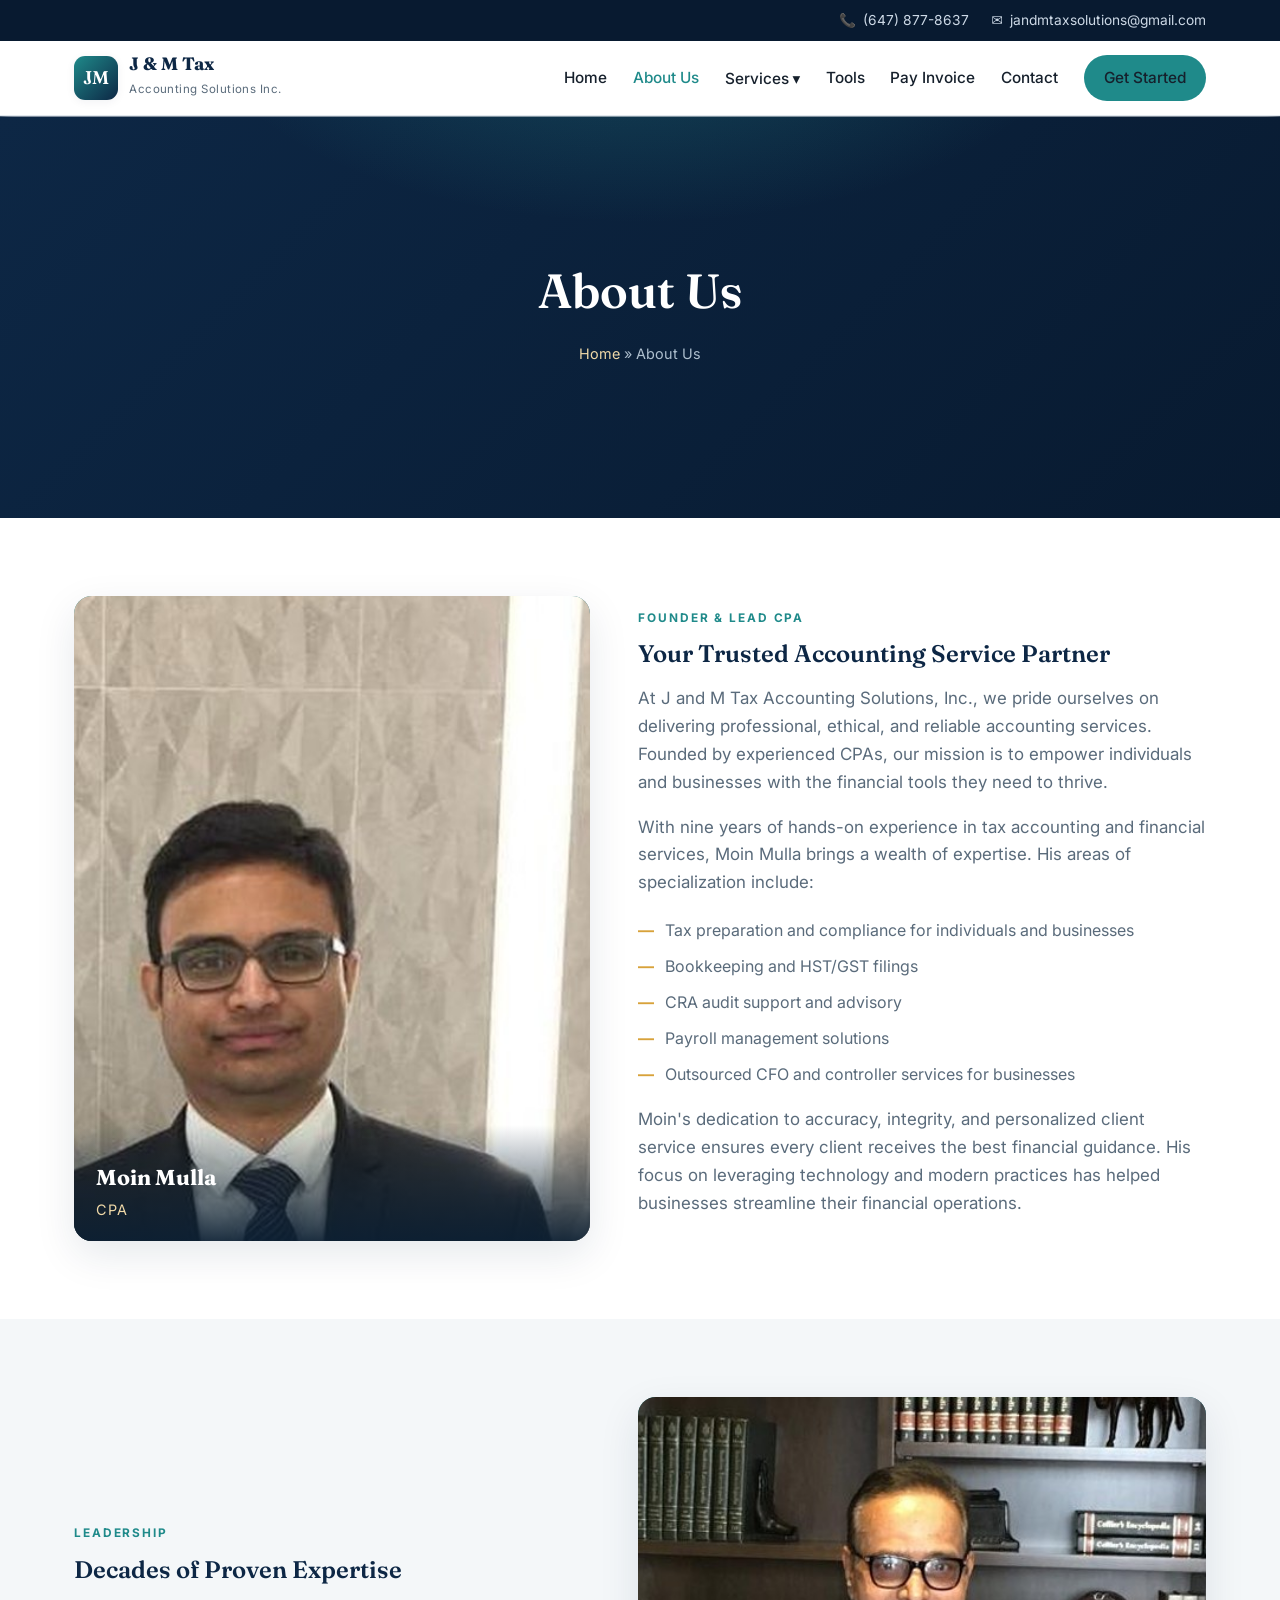
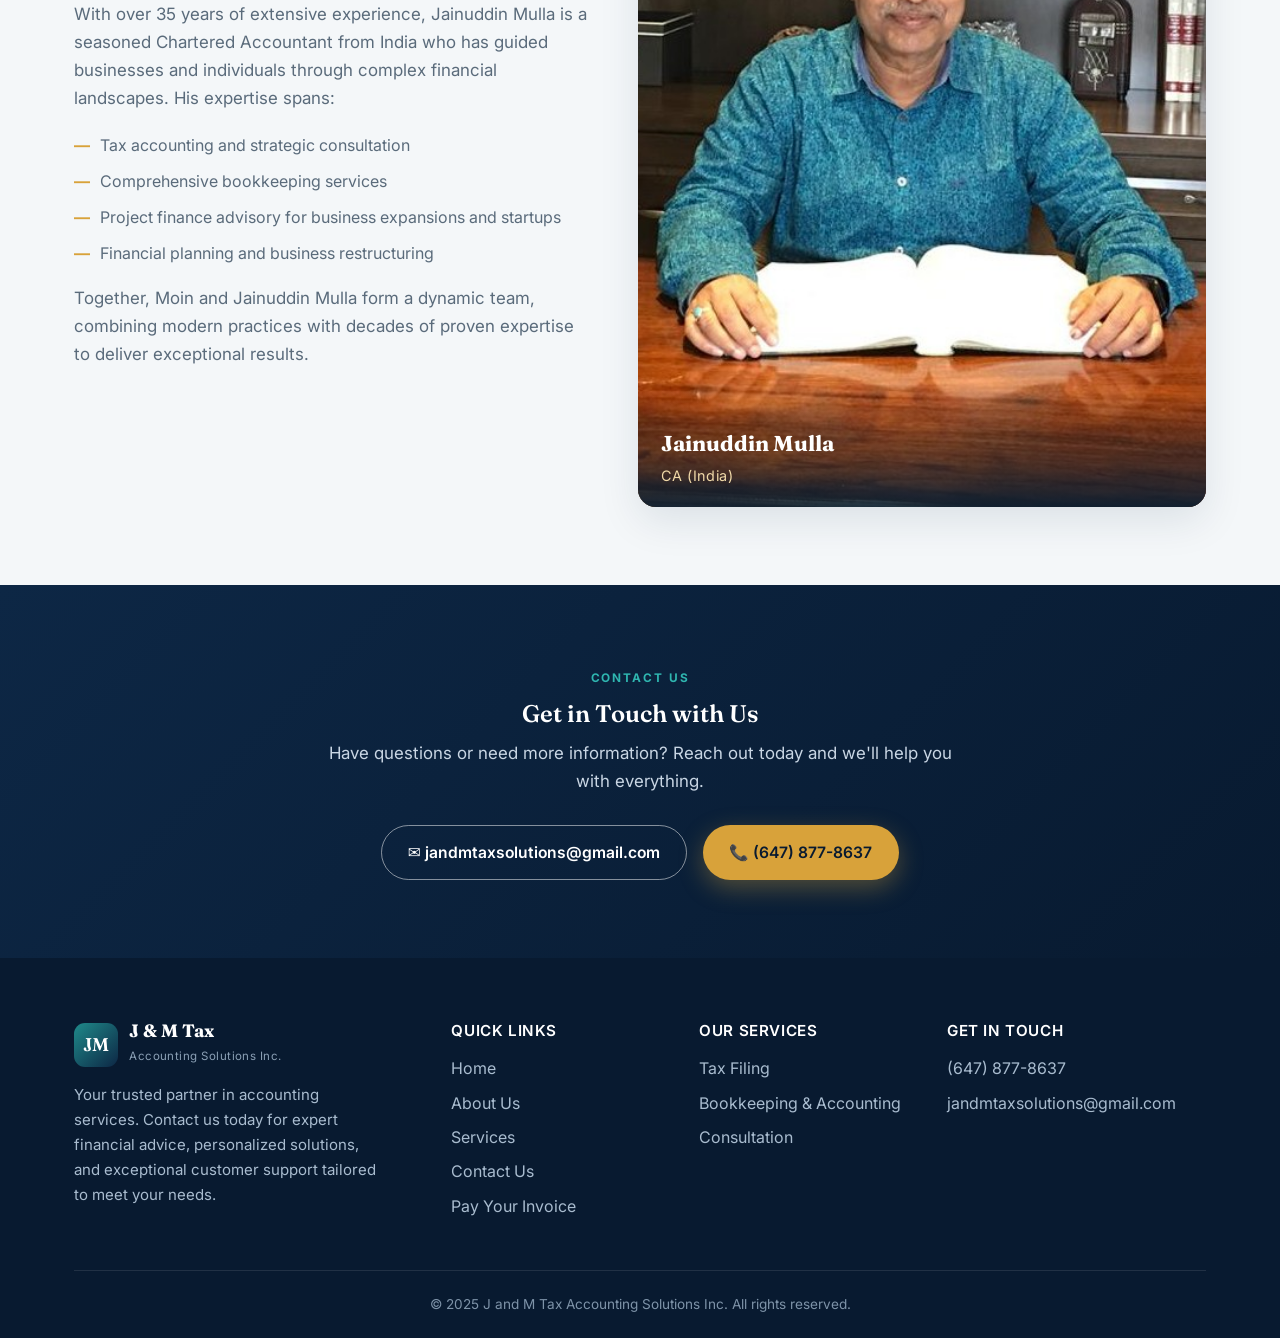
==== commit 0c39705f: "Photos added" ====
--- a/about.html
+++ b/about.html
@@ -1,10 +1,19 @@
 <!DOCTYPE html>
 <html lang="en">
 <head>
+<!-- Google Analytics (GA4) -->
+<script async src="https://www.googletagmanager.com/gtag/js?id=G-EYDF0J5ET3"></script>
+<script>
+  window.dataLayer = window.dataLayer || [];
+  function gtag(){dataLayer.push(arguments);}
+  gtag('js', new Date());
+  gtag('config', 'G-EYDF0J5ET3');
+</script>
+
 <meta charset="UTF-8">
 <meta name="viewport" content="width=device-width, initial-scale=1.0">
-<title>About Us — J &amp; M Tax Accounting Solutions Inc.</title>
-<meta name="description" content="Meet the team behind J and M Tax Accounting Solutions Inc. — CPA Moin Mulla and Chartered Accountant Jainuddin Mulla.">
+<title>About Us | J &amp; M Tax Accounting Solutions — Ontario CPAs</title>
+<meta name="description" content="Meet Moin Mulla, CPA, and Jainuddin Mulla, Chartered Accountant with 35+ years' experience. Trusted tax and accounting services across Ontario.">
 <link rel="preconnect" href="https://fonts.googleapis.com">
 <link rel="preconnect" href="https://fonts.gstatic.com" crossorigin>
 <link href="https://fonts.googleapis.com/css2?family=Fraunces:opsz,wght@9..144,400;9..144,500;9..144,600&family=Inter:wght@400;500;600;700&display=swap" rel="stylesheet">
@@ -57,8 +66,8 @@
 <section>
   <div class="wrap">
     <div class="split">
-      <div class="portrait">
-        <span class="mono">MM</span>
+      <div class="portrait has-photo">
+        <img src="img/moin.jpg" alt="Moin Mulla, CPA — J & M Tax Accounting Solutions">
         <span class="name"><b>Moin Mulla</b><span>CPA</span></span>
       </div>
       <div>
@@ -95,8 +104,8 @@
         </ul>
         <p class="lead" style="margin-top:1.2rem">Together, Moin and Jainuddin Mulla form a dynamic team, combining modern practices with decades of proven expertise to deliver exceptional results.</p>
       </div>
-      <div class="portrait">
-        <span class="mono">JM</span>
+      <div class="portrait has-photo">
+        <img src="img/jainuddin.jpg" alt="Jainuddin Mulla, Chartered Accountant — J & M Tax Accounting Solutions">
         <span class="name"><b>Jainuddin Mulla</b><span>CA (India)</span></span>
       </div>
     </div>
--- a/styles.css
+++ b/styles.css
@@ -231,6 +231,15 @@
 .portrait .name { position: relative; z-index: 2; }
 .portrait .name b { font-family: "Fraunces", serif; font-size: 1.35rem; display: block; }
 .portrait .name span { font-size: .9rem; color: var(--gold-soft); letter-spacing: .04em; }
+.portrait.has-photo { padding: 0; align-items: end; }
+.portrait.has-photo img {
+  position: absolute; inset: 0; width: 100%; height: 100%;
+  object-fit: cover; object-position: center top; z-index: 1;
+}
+.portrait.has-photo .name {
+  width: 100%; padding: 2.2rem 1.4rem 1.2rem; text-align: left;
+  background: linear-gradient(to top, rgba(11,31,51,.92), rgba(11,31,51,0));
+}
 .checklist { list-style: none; padding: 0; margin: 1.2rem 0 0; display: grid; gap: .6rem; }
 .checklist li { display: flex; gap: .65rem; color: var(--slate); }
 .checklist li::before { content: "—"; color: var(--gold); font-weight: 700; }
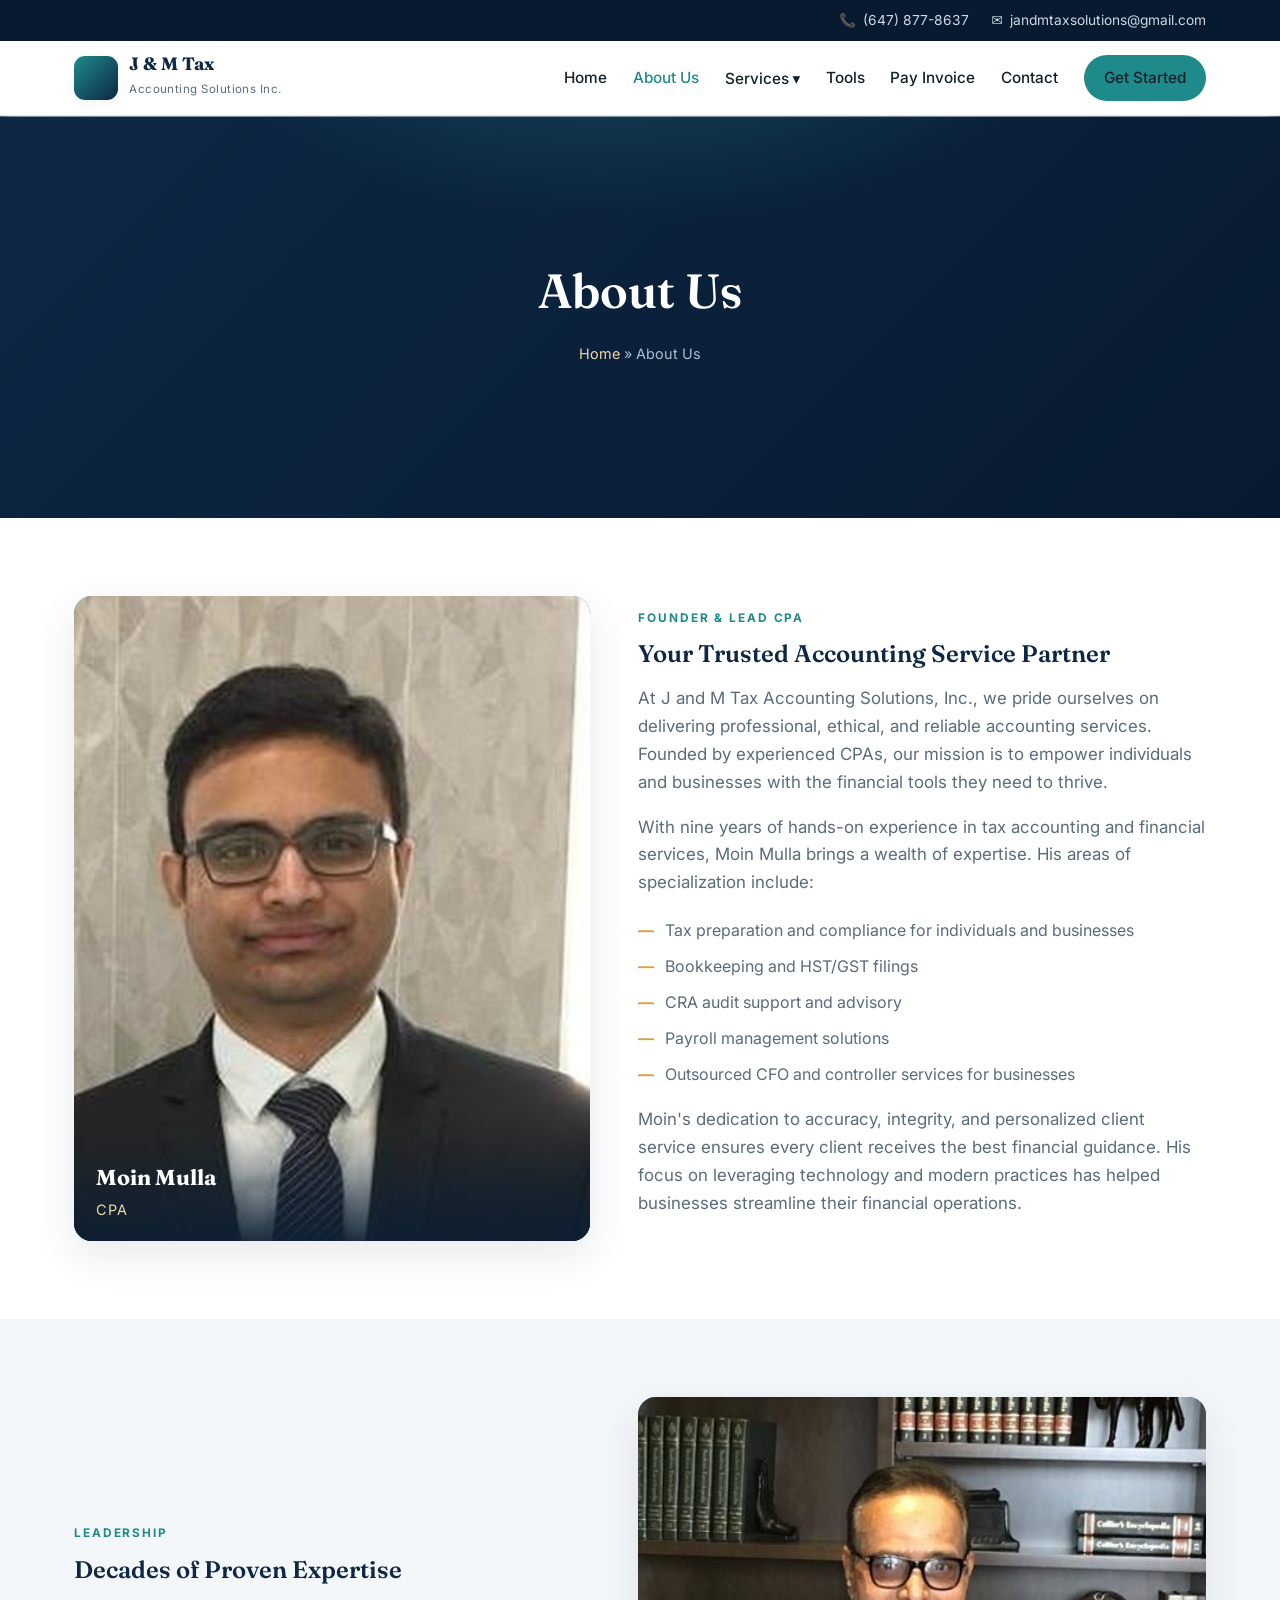
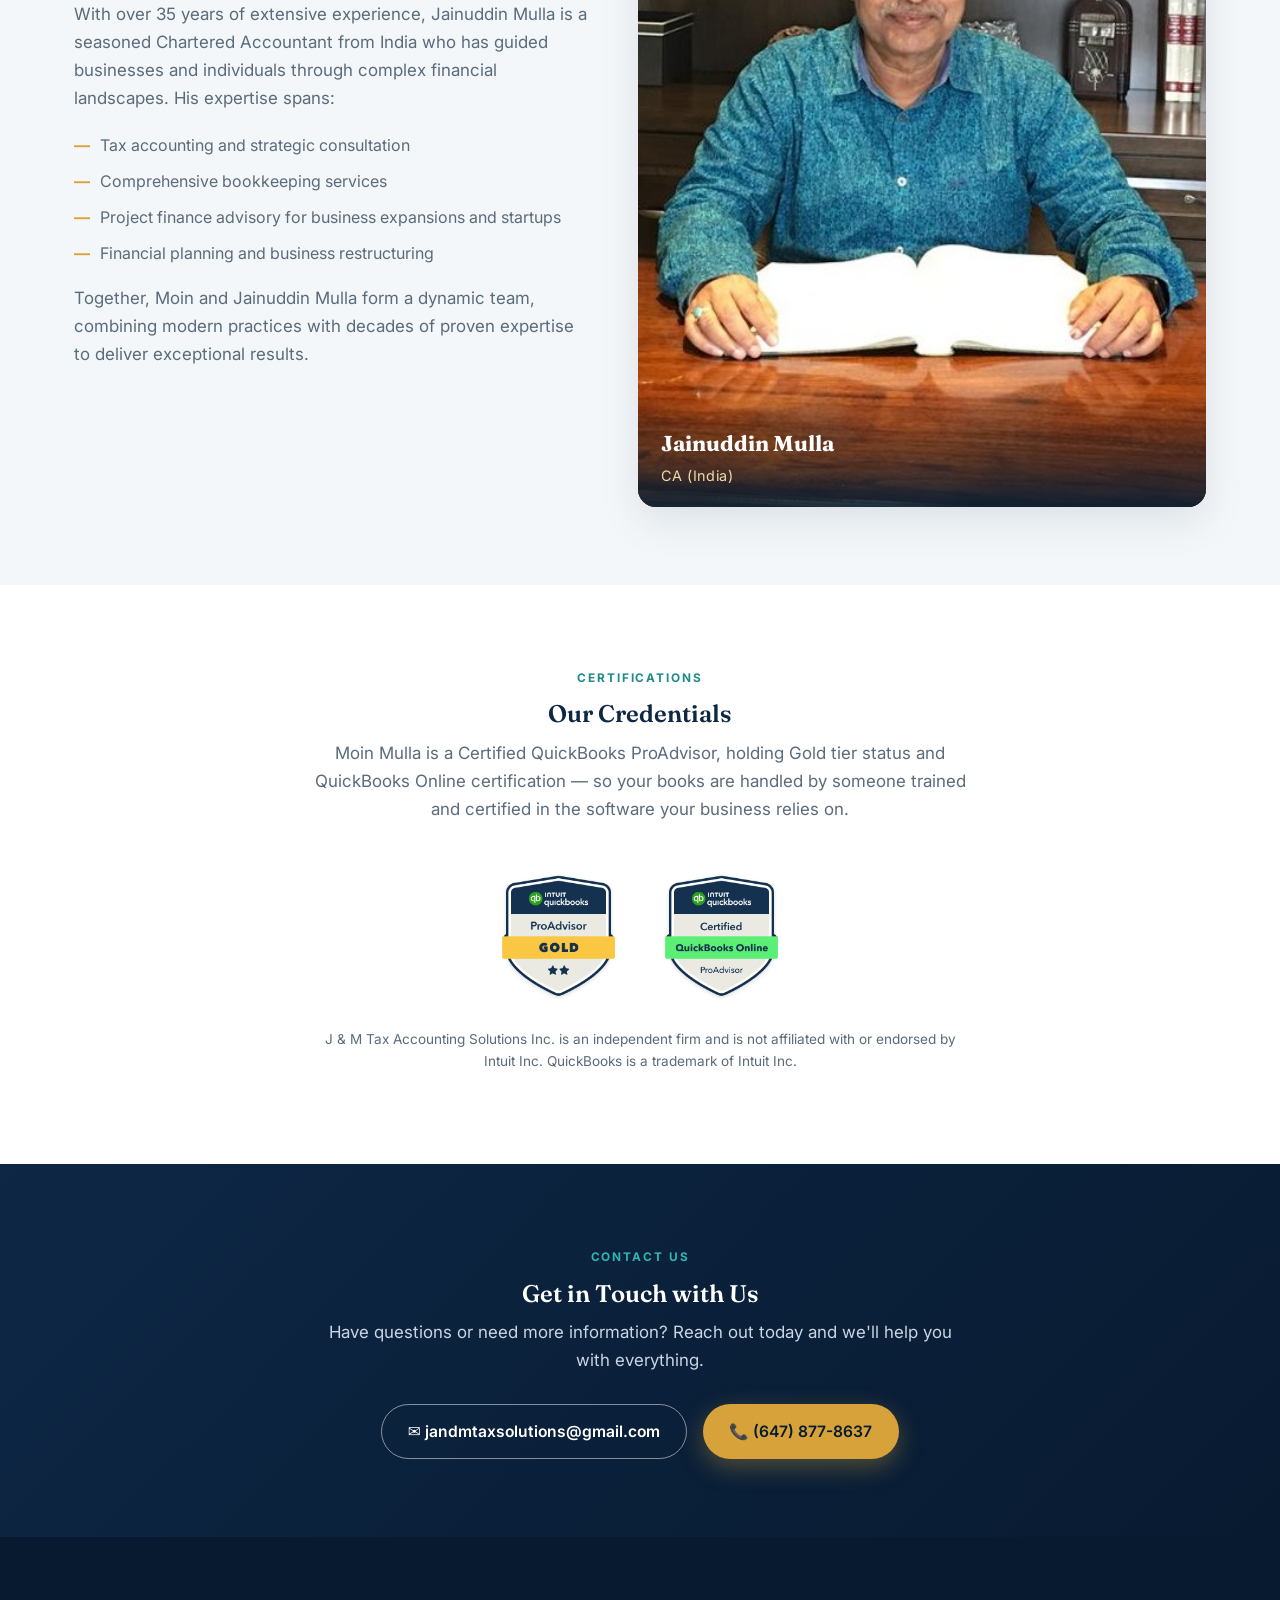
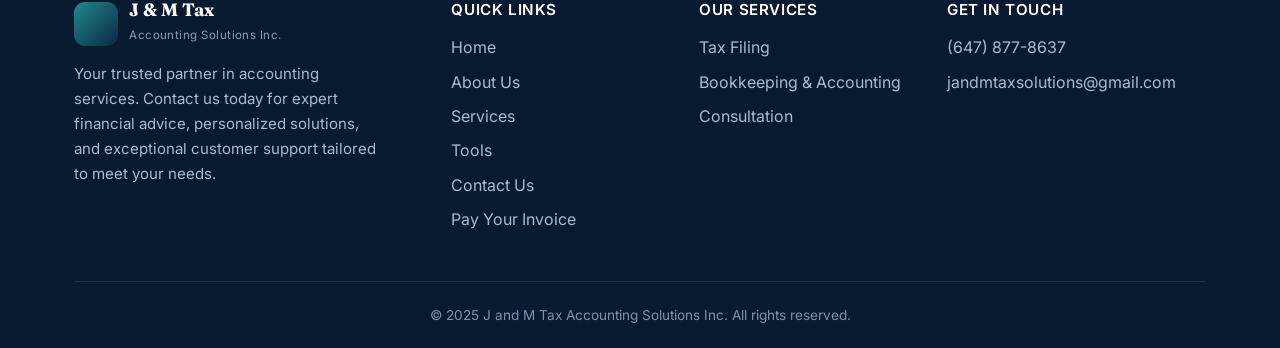
==== commit 26bfff8d: "QBO Badge" ====
--- a/about.html
+++ b/about.html
@@ -112,6 +112,24 @@
   </div>
 </section>
 
+<!-- Certifications & Credentials -->
+<section>
+  <div class="wrap">
+    <div class="section-head">
+      <span class="eyebrow">Certifications</span>
+      <h2>Our Credentials</h2>
+      <p class="lead">Moin Mulla is a Certified QuickBooks ProAdvisor, holding Gold tier status and QuickBooks Online certification — so your books are handled by someone trained and certified in the software your business relies on.</p>
+    </div>
+    <div style="display:flex;justify-content:center;align-items:center;gap:3rem;flex-wrap:wrap;margin-top:.5rem">
+      <img src="img/qb-proadvisor-gold.png" alt="QuickBooks Certified ProAdvisor — Gold Tier" style="height:130px;width:auto;display:block">
+      <img src="img/qb-certified-online.png" alt="QuickBooks Certified ProAdvisor — QuickBooks Online Certified" style="height:130px;width:auto;display:block">
+    </div>
+    <p style="text-align:center;color:var(--slate);font-size:.85rem;margin-top:1.6rem;max-width:640px;margin-left:auto;margin-right:auto">
+      J &amp; M Tax Accounting Solutions Inc. is an independent firm and is not affiliated with or endorsed by Intuit Inc. QuickBooks is a trademark of Intuit Inc.
+    </p>
+  </div>
+</section>
+
 <!-- Contact teaser -->
 <section class="dark">
   <div class="wrap" style="text-align:center;max-width:680px">
@@ -141,6 +159,7 @@
           <li><a href="index.html">Home</a></li>
           <li><a href="about.html">About Us</a></li>
           <li><a href="services.html">Services</a></li>
+          <li><a href="tools.html">Tools</a></li>
           <li><a href="contact.html">Contact Us</a></li>
           <li><a href="https://checkout.square.site/merchant/ML4SY3K9EQEHS/checkout/F6PCFTG7DTSFB4SIV47LZ5GZ?src=sheet" target="_blank" rel="noopener">Pay Your Invoice</a></li>
         </ul>
--- a/styles.css
+++ b/styles.css
@@ -110,10 +110,10 @@
 .brand:hover { text-decoration: none; }
 .brand-mark {
   width: 44px; height: 44px; border-radius: 11px; flex: none;
-  background: linear-gradient(135deg, var(--teal), var(--navy));
+  background: url("img/logo.png") center/cover no-repeat, linear-gradient(135deg, var(--teal), var(--navy));
   display: grid; place-items: center;
-  color: #fff; font-family: "Fraunces", serif; font-weight: 600; font-size: 1.15rem;
-  box-shadow: var(--shadow-sm);
+  color: transparent; font-family: "Fraunces", serif; font-weight: 600; font-size: 1.15rem;
+  box-shadow: var(--shadow-sm); overflow: hidden;
 }
 .brand-text b { font-family: "Fraunces", serif; color: var(--navy); font-size: 1.12rem; display: block; line-height: 1.05; }
 .brand-text small { color: var(--slate); font-size: .72rem; letter-spacing: .04em; }
@@ -382,3 +382,34 @@
   .row2 { grid-template-columns: 1fr; }
   section { padding: 56px 0; }
 }
+
+/* Featured Ledger app block on Tools page */
+.ledger-feature {
+  display: block; text-decoration: none; position: relative;
+  background: linear-gradient(150deg, var(--navy), var(--teal));
+  border-radius: 18px; padding: 2.4rem 2.6rem; color: #fff;
+  box-shadow: var(--shadow-md); overflow: hidden;
+  transition: transform .18s ease, box-shadow .18s ease;
+}
+.ledger-feature:hover { transform: translateY(-3px); box-shadow: 0 18px 40px rgba(11,31,51,.25); }
+.ledger-feature-badge {
+  position: absolute; top: 1.1rem; right: 1.3rem;
+  background: var(--gold); color: var(--navy);
+  font-size: .72rem; font-weight: 700; letter-spacing: .05em;
+  padding: .35rem .8rem; border-radius: 999px; text-transform: uppercase;
+}
+.ledger-feature-grid { display: flex; align-items: center; gap: 2rem; }
+.ledger-feature-icon {
+  flex: none; width: 96px; height: 96px; border-radius: 18px;
+  background: rgba(255,255,255,.12); display: grid; place-items: center; color: #fff;
+}
+.ledger-feature-icon svg { width: 52px; height: 52px; }
+.ledger-feature-body h3 {
+  font-family: "Fraunces", serif; font-size: 1.7rem; margin: 0 0 .6rem; color: #fff;
+}
+.ledger-feature-body p { color: rgba(255,255,255,.9); line-height: 1.7; margin: 0; }
+@media (max-width: 680px) {
+  .ledger-feature { padding: 1.8rem 1.5rem; }
+  .ledger-feature-grid { flex-direction: column; text-align: center; gap: 1.2rem; }
+  .ledger-feature-badge { position: static; display: inline-block; margin-bottom: 1rem; }
+}
